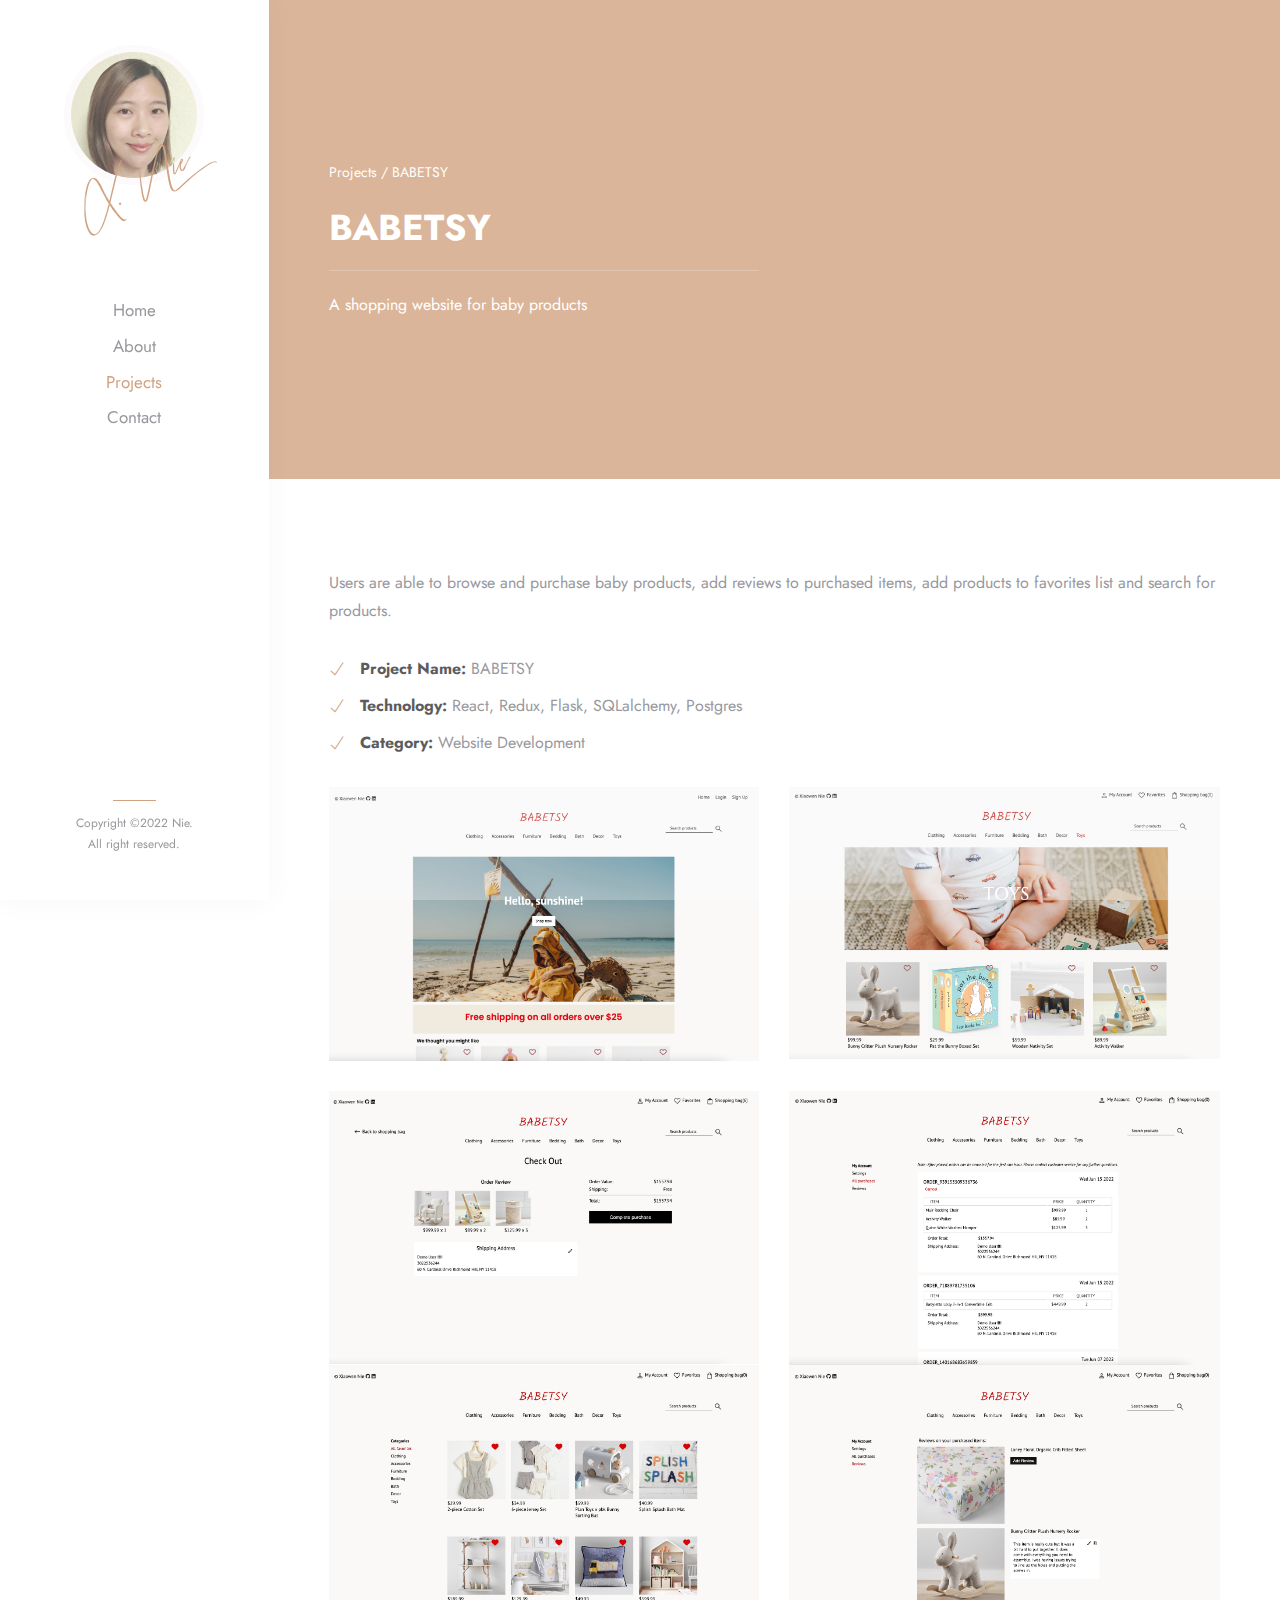
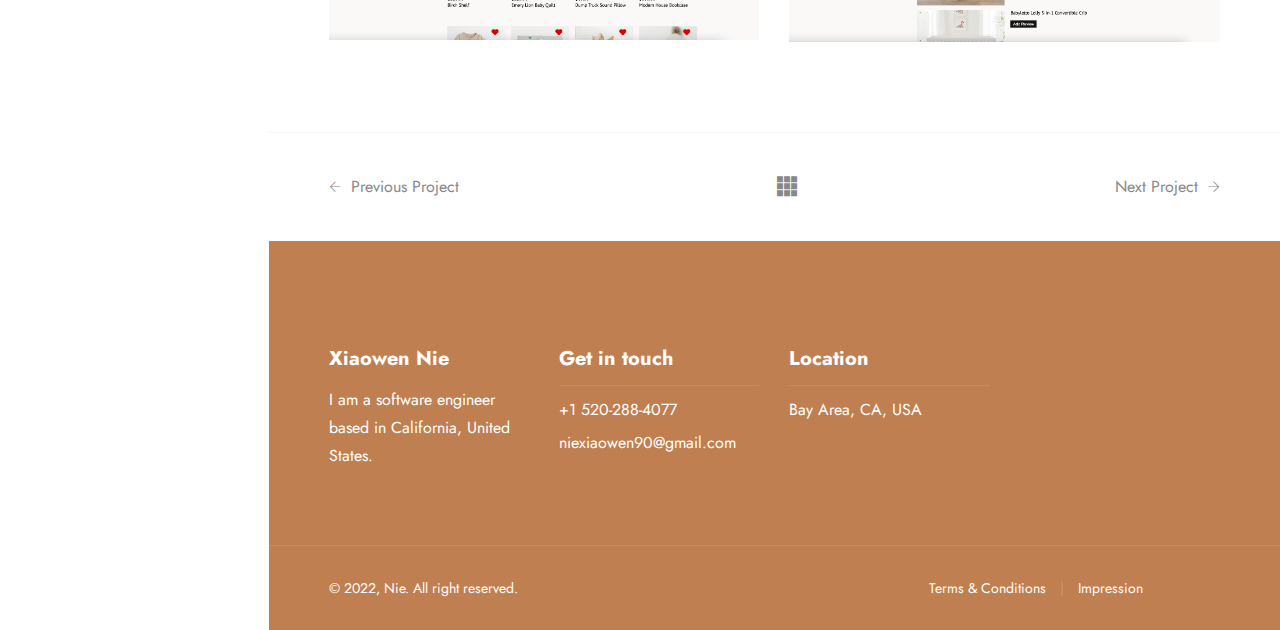
==== babetsy.html @ 3029bbb2 "initial commit" ====
<!DOCTYPE HTML>
<html lang="en">
<head>
    <meta charset="utf-8">
    <meta http-equiv="X-UA-Compatible" content="IE=edge">
    <title>Xiaowen Nie</title>
    <meta name="viewport" content="width=device-width, initial-scale=1">
    <link rel="icon" type="image/png" href="images/favicon.png" />
    <link rel="stylesheet" href="https://fonts.googleapis.com/css2?family=Jost:wght@300;400;500;600&display=swap">
    <link rel="stylesheet" href="css/animate.css">
    <link rel="stylesheet" href="css/et-lineicons.css">
    <link rel="stylesheet" href="css/themify-icons.css">
    <link rel="stylesheet" href="css/bootstrap.css">
    <link rel="stylesheet" href="css/magnific-popup.css">
    <link rel="stylesheet" href="css/owl.carousel.min.css">
    <link rel="stylesheet" href="css/owl.theme.default.min.css">
    <link rel="stylesheet" href="css/flexslider.css">
    <link rel="stylesheet" href="css/YouTubePopUp.css">
    <link rel="stylesheet" href="css/style.css">
    <!-- FOR IE9 below -->
    <!--[if lt IE 9]>
        <script src="js/respond.min.js"></script>
    <![endif]-->
</head>
<body data-spy="scroll" data-target=".navbar" data-offset="50">
   <!-- Preloader -->
    <div class="preloader-bg"></div>
    <div id="preloader">
        <div id="preloader-status">
            <div class="preloader-position loader"> <span></span> </div>
        </div>
    </div>
    <!-- Main -->
    <div class="gorman-page"> <a href="#0" class="js-gorman-nav-toggle gorman-nav-toggle"><i></i></a>
        <!-- Sidebar -->
        <aside class="gorman-aside">
            <!-- Logo -->
            <div class="gorman-logo">
                <div class="desc">
                    <div class="image-wrap">
                        <a href="index.html"><img src="images/linkedin.jpeg" alt=""></a>
                    </div>
                    <div class="title"> <a href="index.html">X. Nie</a> </div>
                </div>
            </div>
            <!-- Menu -->
            <nav class="gorman-main-menu">
                <ul>
                    <li><a href="index.html#home">Home</a></li>
                    <li><a href="index.html#about">About</a></li>
                    <!-- <li><a href="index.html#services">Services</a></li> -->
                    <li class="active"><a href="index.html#work">Projects</a></li>
                    <!-- <li><a href="index.html#blog">Blog</a></li> -->
                    <li><a href="index.html#contact">Contact</a></li>
                </ul>
            </nav>
            <!-- Sidebar Footer -->
            <div class="gorman-footer">
                <div class="separator"></div>
                <p>Copyright ©2022 Nie.
                    <br>All right reserved.
                </p>
            </div>
        </aside>
        <!-- Main -->
        <div class="gorman-main">
            <!-- Header Banner -->
            <div class="banner-header banner-padding valign bg-img bg-fixed" data-overlay-brown="8" data-background="images/banner2.jpg">
                <div class="container">
                    <div class="row">
                        <div class="col-md-6 text-left caption">
                            <h5><a href="index.html">Projects</a> / BABETSY</h5>
                            <h1>BABETSY</h1>
                            <hr>
                            <p>A shopping website for baby products</p>
                        </div>
                    </div>
                </div>
            </div>
            <!-- Work Page -->
            <div class="section-padding">
                <div class="container">
                    <div class="row">
                        <div class="col-md-12">
                                <p>Users are able to browse and purchase baby products, add reviews to purchased items, add products to favorites list and search for products.</p>
                                <!-- <p>Quisque gravida eros ut turpis interdum ornare. Interdum et malesu they adamne fames ac ante ipsum primis in faucibus. Curabitur arcu erosite feugiat in tortor volutpat sollicitudin libero.</p> -->
                                <ul class="list-unstyled services_list">
                                    <li>
                                        <div class="icon"><span class="ti-check"></span></div>
                                        <div class="text"><p><b>Project Name:</b> BABETSY</p></div>
                                    </li>
                                    <!-- <li>
                                        <div class="icon"><span class="ti-check"></span></div>
                                        <div class="text"><p><b>Client:</b> ALF Agency</p></div>
                                    </li> -->
                                    <li>
                                        <div class="icon"><span class="ti-check"></span></div>
                                        <div class="text"><p><b>Technology:</b> React, Redux, Flask, SQLalchemy, Postgres</p></div>
                                    </li>
                                    <li>
                                        <div class="icon"><span class="ti-check"></span></div>
                                        <div class="text"><p><b>Category:</b> Website Development</p></div>
                                    </li>   
                                </ul>
                                <!-- gallery -->
                                <div class="row">
                                    <div class="col-md-6">
                                        <div class="gallery-item mb-30">
                                            <a href="images/services/babetsy-homepage.png" title="" class="img-zoom">
                                                <div class="gallery-box">
                                                    <div class="gallery-img"> <img src="images/services/babetsy-homepage.png" class="img-fluid mx-auto d-block" alt=""> </div>
                                                </div>
                                            </a>
                                        </div>
                                    </div>
                                    <div class="col-md-6">
                                        <div class="gallery-item">
                                            <a href="images/services/babetsy-category.png" title="" class="img-zoom">
                                                <div class="gallery-box">
                                                    <div class="gallery-img"> <img src="images/services/babetsy-category.png" class="img-fluid mx-auto d-block" alt=""> </div>
                                                </div>
                                            </a>
                                        </div>
                                    </div>
                                    <div class="col-md-6">
                                        <div class="gallery-item">
                                            <a href="images/services/babetsy-checkout.png" title="" class="img-zoom">
                                                <div class="gallery-box">
                                                    <div class="gallery-img"> <img src="images/services/babetsy-checkout.png"
                                                            class="img-fluid mx-auto d-block" alt=""> </div>
                                                </div>
                                            </a>
                                        </div>
                                    </div>
                                    <div class="col-md-6">
                                        <div class="gallery-item">
                                            <a href="images/services/babetsy-order-history.png" title="" class="img-zoom">
                                                <div class="gallery-box">
                                                    <div class="gallery-img"> <img src="images/services/babetsy-order-history.png"
                                                            class="img-fluid mx-auto d-block" alt=""> </div>
                                                </div>
                                            </a>
                                        </div>
                                    </div>
                                    <div class="col-md-6">
                                        <div class="gallery-item">
                                            <a href="images/services/babetsy-favorites.png" title="" class="img-zoom">
                                                <div class="gallery-box">
                                                    <div class="gallery-img"> <img src="images/services/babetsy-favorites.png"
                                                            class="img-fluid mx-auto d-block" alt=""> </div>
                                                </div>
                                            </a>
                                        </div>
                                    </div>
                                    <div class="col-md-6">
                                        <div class="gallery-item">
                                            <a href="images/services/babetsy-reviews.png" title="" class="img-zoom">
                                                <div class="gallery-box">
                                                    <div class="gallery-img"> <img src="images/services/babetsy-reviews.png"
                                                            class="img-fluid mx-auto d-block" alt=""> </div>
                                                </div>
                                            </a>
                                        </div>
                                    </div>
                                </div>
                                    
                        </div>
                    </div>
                </div>
            </div>
            <!-- Prev-Next Projects -->
            <div class="work-prev-next">
                <div class="container">
                    <div class="row">
                        <div class="col-md-12">
                            <div class="d-sm-flex align-items-center justify-content-between">
                                <div class="work-prev-next-left">
                                    <a href="index.html#work"> <i class="ti-arrow-left"></i> Previous Project</a>
                                </div> <a href="index.html#work"><i class="ti-layout-grid3-alt"></i></a>
                                <div class="work-prev-next-right"> <a href="esena.html">Next Project <i class="ti-arrow-right"></i></a> </div>
                            </div>
                        </div>
                    </div>
                </div>
            </div>
    <footer class="main-footer">
        <div class="container">
            <div class="row">
                <div class="col-md-3 mb-30">
                    <div class="item abot">
                        <div class="fothead">
                            <h6>Xiaowen Nie</h6>
                        </div>
                        <p>I am a software engineer based in California, United States.</p>
                        <!-- <div class="social-icon"> <a href="index.html"><i class="ti-facebook"></i></a> <a
                                href="index.html"><i class="ti-twitter"></i></a> <a href="index.html"><i
                                    class="ti-instagram"></i></a> <a href="index.html"><i class="ti-pinterest"></i></a>
                        </div> -->
                    </div>
                </div>
                <!-- <div class="col-md-2 offset-md-1 mb-30">
                                <div class="item usful-links">
                                    <div class="fothead">
                                        <h6>Useful Links</h6> </div>
                                    <ul>
                                        <li><i class="ti-angle-right"></i> <a href="#0">About</a></li>
                                        <li><i class="ti-angle-right"></i> <a href="#0">Services</a></li>
                                        <li><i class="ti-angle-right"></i> <a href="#0">Works</a></li>
                                    </ul>
                                </div>
                            </div> -->
                <div class="col-md-3 mb-30">
                    <div class="item fotcont">
                        <div class="fothead">
                            <h6>Get in touch</h6>
                        </div>
                        <p>+1 520-288-4077</p>
                        <p>niexiaowen90@gmail.com</p>
                    </div>
                </div>
                <div class="col-md-3 mb-30">
                    <div class="item fotcont">
                        <div class="fothead">
                            <h6>Location</h6>
                        </div>
                        <!-- <p>San Mateo</p>
                                    <p>2 Curiosity Way, San Mateo</p> -->
                        <p>Bay Area, CA, USA</p>
                    </div>
                </div>
            </div>
        </div>
        <div class="sub-footer">
            <div class="container">
                <div class="row">
                    <div class="col-md-6">
                        <div class="text-left">
                            <p>© 2022, Nie. All right reserved.</p>
                        </div>
                    </div>
                    <div class="col-md-5">
                        <div class="text-right-left">
                            <p><a href="#0">Terms &amp; Conditions</a> <span>|</span> <a href="#0">Impression</a></p>
                        </div>
                    </div>
                </div>
            </div>
        </div>
    </footer>
    </div>
    </div>
    <!-- Progress-wrapp scroll-button -->
    <div class="progress-wrap">
        <svg class="progress-circle svg-content" width="100%" height="100%" viewBox="-1 -1 102 102">
            <path d="M50,1 a49,49 0 0,1 0,98 a49,49 0 0,1 0,-98" />
        </svg>
    </div>
    <!-- jQuery -->
    <script src="js/jquery.min.js"></script>
    <script src="js/modernizr-2.6.2.min.js"></script>
    <script src="js/jquery.easing.1.3.js"></script>
    <script src="js/bootstrap.min.js"></script>
    <script src="js/jquery.waypoints.min.js"></script>
    <script src="js/jquery.flexslider-min.js"></script>
    <script src="js/sticky-kit.min.js"></script>
    <script src="js/isotope.js"></script>
    <script src="js/owl.carousel.min.js"></script>
    <script src="js/jquery.magnific-popup.min.js"></script>
    <script src="js/YouTubePopUp.js"></script>
    <script src="js/custom.js"></script>
</body>
</html>
---- css/themify-icons.css ----
@font-face {
	font-family: 'themify';
	src:url('../fonts/themify.eot');
	src:url('../fonts/themify.eot?#iefix') format('embedded-opentype'),
		url('../fonts/themify.woff') format('woff'),
		url('../fonts/themify.ttf') format('truetype'),
		url('../fonts/themify.svg') format('svg');
	font-weight: normal;
	font-style: normal;
}

[class^="ti-"], [class*=" ti-"] {
	font-family: 'themify';
	speak: none;
	font-style: normal;
	font-weight: normal;
	font-variant: normal;
	text-transform: none;
	line-height: 1;

	/* Better Font Rendering =========== */
	-webkit-font-smoothing: antialiased;
	-moz-osx-font-smoothing: grayscale;
}

.ti-wand:before {
	content: "\e600";
}
.ti-volume:before {
	content: "\e601";
}
.ti-user:before {
	content: "\e602";
}
.ti-unlock:before {
	content: "\e603";
}
.ti-unlink:before {
	content: "\e604";
}
.ti-trash:before {
	content: "\e605";
}
.ti-thought:before {
	content: "\e606";
}
.ti-target:before {
	content: "\e607";
}
.ti-tag:before {
	content: "\e608";
}
.ti-tablet:before {
	content: "\e609";
}
.ti-star:before {
	content: "\e60a";
}
.ti-spray:before {
	content: "\e60b";
}
.ti-signal:before {
	content: "\e60c";
}
.ti-shopping-cart:before {
	content: "\e60d";
}
.ti-shopping-cart-full:before {
	content: "\e60e";
}
.ti-settings:before {
	content: "\e60f";
}
.ti-search:before {
	content: "\e610";
}
.ti-zoom-in:before {
	content: "\e611";
}
.ti-zoom-out:before {
	content: "\e612";
}
.ti-cut:before {
	content: "\e613";
}
.ti-ruler:before {
	content: "\e614";
}
.ti-ruler-pencil:before {
	content: "\e615";
}
.ti-ruler-alt:before {
	content: "\e616";
}
.ti-bookmark:before {
	content: "\e617";
}
.ti-bookmark-alt:before {
	content: "\e618";
}
.ti-reload:before {
	content: "\e619";
}
.ti-plus:before {
	content: "\e61a";
}
.ti-pin:before {
	content: "\e61b";
}
.ti-pencil:before {
	content: "\e61c";
}
.ti-pencil-alt:before {
	content: "\e61d";
}
.ti-paint-roller:before {
	content: "\e61e";
}
.ti-paint-bucket:before {
	content: "\e61f";
}
.ti-na:before {
	content: "\e620";
}
.ti-mobile:before {
	content: "\e621";
}
.ti-minus:before {
	content: "\e622";
}
.ti-medall:before {
	content: "\e623";
}
.ti-medall-alt:before {
	content: "\e624";
}
.ti-marker:before {
	content: "\e625";
}
.ti-marker-alt:before {
	content: "\e626";
}
.ti-arrow-up:before {
	content: "\e627";
}
.ti-arrow-right:before {
	content: "\e628";
}
.ti-arrow-left:before {
	content: "\e629";
}
.ti-arrow-down:before {
	content: "\e62a";
}
.ti-lock:before {
	content: "\e62b";
}
.ti-location-arrow:before {
	content: "\e62c";
}
.ti-link:before {
	content: "\e62d";
}
.ti-layout:before {
	content: "\e62e";
}
.ti-layers:before {
	content: "\e62f";
}
.ti-layers-alt:before {
	content: "\e630";
}
.ti-key:before {
	content: "\e631";
}
.ti-import:before {
	content: "\e632";
}
.ti-image:before {
	content: "\e633";
}
.ti-heart:before {
	content: "\e634";
}
.ti-heart-broken:before {
	content: "\e635";
}
.ti-hand-stop:before {
	content: "\e636";
}
.ti-hand-open:before {
	content: "\e637";
}
.ti-hand-drag:before {
	content: "\e638";
}
.ti-folder:before {
	content: "\e639";
}
.ti-flag:before {
	content: "\e63a";
}
.ti-flag-alt:before {
	content: "\e63b";
}
.ti-flag-alt-2:before {
	content: "\e63c";
}
.ti-eye:before {
	content: "\e63d";
}
.ti-export:before {
	content: "\e63e";
}
.ti-exchange-vertical:before {
	content: "\e63f";
}
.ti-desktop:before {
	content: "\e640";
}
.ti-cup:before {
	content: "\e641";
}
.ti-crown:before {
	content: "\e642";
}
.ti-comments:before {
	content: "\e643";
}
.ti-comment:before {
	content: "\e644";
}
.ti-comment-alt:before {
	content: "\e645";
}
.ti-close:before {
	content: "\e646";
}
.ti-clip:before {
	content: "\e647";
}
.ti-angle-up:before {
	content: "\e648";
}
.ti-angle-right:before {
	content: "\e649";
}
.ti-angle-left:before {
	content: "\e64a";
}
.ti-angle-down:before {
	content: "\e64b";
}
.ti-check:before {
	content: "\e64c";
}
.ti-check-box:before {
	content: "\e64d";
}
.ti-camera:before {
	content: "\e64e";
}
.ti-announcement:before {
	content: "\e64f";
}
.ti-brush:before {
	content: "\e650";
}
.ti-briefcase:before {
	content: "\e651";
}
.ti-bolt:before {
	content: "\e652";
}
.ti-bolt-alt:before {
	content: "\e653";
}
.ti-blackboard:before {
	content: "\e654";
}
.ti-bag:before {
	content: "\e655";
}
.ti-move:before {
	content: "\e656";
}
.ti-arrows-vertical:before {
	content: "\e657";
}
.ti-arrows-horizontal:before {
	content: "\e658";
}
.ti-fullscreen:before {
	content: "\e659";
}
.ti-arrow-top-right:before {
	content: "\e65a";
}
.ti-arrow-top-left:before {
	content: "\e65b";
}
.ti-arrow-circle-up:before {
	content: "\e65c";
}
.ti-arrow-circle-right:before {
	content: "\e65d";
}
.ti-arrow-circle-left:before {
	content: "\e65e";
}
.ti-arrow-circle-down:before {
	content: "\e65f";
}
.ti-angle-double-up:before {
	content: "\e660";
}
.ti-angle-double-right:before {
	content: "\e661";
}
.ti-angle-double-left:before {
	content: "\e662";
}
.ti-angle-double-down:before {
	content: "\e663";
}
.ti-zip:before {
	content: "\e664";
}
.ti-world:before {
	content: "\e665";
}
.ti-wheelchair:before {
	content: "\e666";
}
.ti-view-list:before {
	content: "\e667";
}
.ti-view-list-alt:before {
	content: "\e668";
}
.ti-view-grid:before {
	content: "\e669";
}
.ti-uppercase:before {
	content: "\e66a";
}
.ti-upload:before {
	content: "\e66b";
}
.ti-underline:before {
	content: "\e66c";
}
.ti-truck:before {
	content: "\e66d";
}
.ti-timer:before {
	content: "\e66e";
}
.ti-ticket:before {
	content: "\e66f";
}
.ti-thumb-up:before {
	content: "\e670";
}
.ti-thumb-down:before {
	content: "\e671";
}
.ti-text:before {
	content: "\e672";
}
.ti-stats-up:before {
	content: "\e673";
}
.ti-stats-down:before {
	content: "\e674";
}
.ti-split-v:before {
	content: "\e675";
}
.ti-split-h:before {
	content: "\e676";
}
.ti-smallcap:before {
	content: "\e677";
}
.ti-shine:before {
	content: "\e678";
}
.ti-shift-right:before {
	content: "\e679";
}
.ti-shift-left:before {
	content: "\e67a";
}
.ti-shield:before {
	content: "\e67b";
}
.ti-notepad:before {
	content: "\e67c";
}
.ti-server:before {
	content: "\e67d";
}
.ti-quote-right:before {
	content: "\e67e";
}
.ti-quote-left:before {
	content: "\e67f";
}
.ti-pulse:before {
	content: "\e680";
}
.ti-printer:before {
	content: "\e681";
}
.ti-power-off:before {
	content: "\e682";
}
.ti-plug:before {
	content: "\e683";
}
.ti-pie-chart:before {
	content: "\e684";
}
.ti-paragraph:before {
	content: "\e685";
}
.ti-panel:before {
	content: "\e686";
}
.ti-package:before {
	content: "\e687";
}
.ti-music:before {
	content: "\e688";
}
.ti-music-alt:before {
	content: "\e689";
}
.ti-mouse:before {
	content: "\e68a";
}
.ti-mouse-alt:before {
	content: "\e68b";
}
.ti-money:before {
	content: "\e68c";
}
.ti-microphone:before {
	content: "\e68d";
}
.ti-menu:before {
	content: "\e68e";
}
.ti-menu-alt:before {
	content: "\e68f";
}
.ti-map:before {
	content: "\e690";
}
.ti-map-alt:before {
	content: "\e691";
}
.ti-loop:before {
	content: "\e692";
}
.ti-location-pin:before {
	content: "\e693";
}
.ti-list:before {
	content: "\e694";
}
.ti-light-bulb:before {
	content: "\e695";
}
.ti-Italic:before {
	content: "\e696";
}
.ti-info:before {
	content: "\e697";
}
.ti-infinite:before {
	content: "\e698";
}
.ti-id-badge:before {
	content: "\e699";
}
.ti-hummer:before {
	content: "\e69a";
}
.ti-home:before {
	content: "\e69b";
}
.ti-help:before {
	content: "\e69c";
}
.ti-headphone:before {
	content: "\e69d";
}
.ti-harddrives:before {
	content: "\e69e";
}
.ti-harddrive:before {
	content: "\e69f";
}
.ti-gift:before {
	content: "\e6a0";
}
.ti-game:before {
	content: "\e6a1";
}
.ti-filter:before {
	content: "\e6a2";
}
.ti-files:before {
	content: "\e6a3";
}
.ti-file:before {
	content: "\e6a4";
}
.ti-eraser:before {
	content: "\e6a5";
}
.ti-envelope:before {
	content: "\e6a6";
}
.ti-download:before {
	content: "\e6a7";
}
.ti-direction:before {
	content: "\e6a8";
}
.ti-direction-alt:before {
	content: "\e6a9";
}
.ti-dashboard:before {
	content: "\e6aa";
}
.ti-control-stop:before {
	content: "\e6ab";
}
.ti-control-shuffle:before {
	content: "\e6ac";
}
.ti-control-play:before {
	content: "\e6ad";
}
.ti-control-pause:before {
	content: "\e6ae";
}
.ti-control-forward:before {
	content: "\e6af";
}
.ti-control-backward:before {
	content: "\e6b0";
}
.ti-cloud:before {
	content: "\e6b1";
}
.ti-cloud-up:before {
	content: "\e6b2";
}
.ti-cloud-down:before {
	content: "\e6b3";
}
.ti-clipboard:before {
	content: "\e6b4";
}
.ti-car:before {
	content: "\e6b5";
}
.ti-calendar:before {
	content: "\e6b6";
}
.ti-book:before {
	content: "\e6b7";
}
.ti-bell:before {
	content: "\e6b8";
}
.ti-basketball:before {
	content: "\e6b9";
}
.ti-bar-chart:before {
	content: "\e6ba";
}
.ti-bar-chart-alt:before {
	content: "\e6bb";
}
.ti-back-right:before {
	content: "\e6bc";
}
.ti-back-left:before {
	content: "\e6bd";
}
.ti-arrows-corner:before {
	content: "\e6be";
}
.ti-archive:before {
	content: "\e6bf";
}
.ti-anchor:before {
	content: "\e6c0";
}
.ti-align-right:before {
	content: "\e6c1";
}
.ti-align-left:before {
	content: "\e6c2";
}
.ti-align-justify:before {
	content: "\e6c3";
}
.ti-align-center:before {
	content: "\e6c4";
}
.ti-alert:before {
	content: "\e6c5";
}
.ti-alarm-clock:before {
	content: "\e6c6";
}
.ti-agenda:before {
	content: "\e6c7";
}
.ti-write:before {
	content: "\e6c8";
}
.ti-window:before {
	content: "\e6c9";
}
.ti-widgetized:before {
	content: "\e6ca";
}
.ti-widget:before {
	content: "\e6cb";
}
.ti-widget-alt:before {
	content: "\e6cc";
}
.ti-wallet:before {
	content: "\e6cd";
}
.ti-video-clapper:before {
	content: "\e6ce";
}
.ti-video-camera:before {
	content: "\e6cf";
}
.ti-vector:before {
	content: "\e6d0";
}
.ti-themify-logo:before {
	content: "\e6d1";
}
.ti-themify-favicon:before {
	content: "\e6d2";
}
.ti-themify-favicon-alt:before {
	content: "\e6d3";
}
.ti-support:before {
	content: "\e6d4";
}
.ti-stamp:before {
	content: "\e6d5";
}
.ti-split-v-alt:before {
	content: "\e6d6";
}
.ti-slice:before {
	content: "\e6d7";
}
.ti-shortcode:before {
	content: "\e6d8";
}
.ti-shift-right-alt:before {
	content: "\e6d9";
}
.ti-shift-left-alt:before {
	content: "\e6da";
}
.ti-ruler-alt-2:before {
	content: "\e6db";
}
.ti-receipt:before {
	content: "\e6dc";
}
.ti-pin2:before {
	content: "\e6dd";
}
.ti-pin-alt:before {
	content: "\e6de";
}
.ti-pencil-alt2:before {
	content: "\e6df";
}
.ti-palette:before {
	content: "\e6e0";
}
.ti-more:before {
	content: "\e6e1";
}
.ti-more-alt:before {
	content: "\e6e2";
}
.ti-microphone-alt:before {
	content: "\e6e3";
}
.ti-magnet:before {
	content: "\e6e4";
}
.ti-line-double:before {
	content: "\e6e5";
}
.ti-line-dotted:before {
	content: "\e6e6";
}
.ti-line-dashed:before {
	content: "\e6e7";
}
.ti-layout-width-full:before {
	content: "\e6e8";
}
.ti-layout-width-default:before {
	content: "\e6e9";
}
.ti-layout-width-default-alt:before {
	content: "\e6ea";
}
.ti-layout-tab:before {
	content: "\e6eb";
}
.ti-layout-tab-window:before {
	content: "\e6ec";
}
.ti-layout-tab-v:before {
	content: "\e6ed";
}
.ti-layout-tab-min:before {
	content: "\e6ee";
}
.ti-layout-slider:before {
	content: "\e6ef";
}
.ti-layout-slider-alt:before {
	content: "\e6f0";
}
.ti-layout-sidebar-right:before {
	content: "\e6f1";
}
.ti-layout-sidebar-none:before {
	content: "\e6f2";
}
.ti-layout-sidebar-left:before {
	content: "\e6f3";
}
.ti-layout-placeholder:before {
	content: "\e6f4";
}
.ti-layout-menu:before {
	content: "\e6f5";
}
.ti-layout-menu-v:before {
	content: "\e6f6";
}
.ti-layout-menu-separated:before {
	content: "\e6f7";
}
.ti-layout-menu-full:before {
	content: "\e6f8";
}
.ti-layout-media-right-alt:before {
	content: "\e6f9";
}
.ti-layout-media-right:before {
	content: "\e6fa";
}
.ti-layout-media-overlay:before {
	content: "\e6fb";
}
.ti-layout-media-overlay-alt:before {
	content: "\e6fc";
}
.ti-layout-media-overlay-alt-2:before {
	content: "\e6fd";
}
.ti-layout-media-left-alt:before {
	content: "\e6fe";
}
.ti-layout-media-left:before {
	content: "\e6ff";
}
.ti-layout-media-center-alt:before {
	content: "\e700";
}
.ti-layout-media-center:before {
	content: "\e701";
}
.ti-layout-list-thumb:before {
	content: "\e702";
}
.ti-layout-list-thumb-alt:before {
	content: "\e703";
}
.ti-layout-list-post:before {
	content: "\e704";
}
.ti-layout-list-large-image:before {
	content: "\e705";
}
.ti-layout-line-solid:before {
	content: "\e706";
}
.ti-layout-grid4:before {
	content: "\e707";
}
.ti-layout-grid3:before {
	content: "\e708";
}
.ti-layout-grid2:before {
	content: "\e709";
}
.ti-layout-grid2-thumb:before {
	content: "\e70a";
}
.ti-layout-cta-right:before {
	content: "\e70b";
}
.ti-layout-cta-left:before {
	content: "\e70c";
}
.ti-layout-cta-center:before {
	content: "\e70d";
}
.ti-layout-cta-btn-right:before {
	content: "\e70e";
}
.ti-layout-cta-btn-left:before {
	content: "\e70f";
}
.ti-layout-column4:before {
	content: "\e710";
}
.ti-layout-column3:before {
	content: "\e711";
}
.ti-layout-column2:before {
	content: "\e712";
}
.ti-layout-accordion-separated:before {
	content: "\e713";
}
.ti-layout-accordion-merged:before {
	content: "\e714";
}
.ti-layout-accordion-list:before {
	content: "\e715";
}
.ti-ink-pen:before {
	content: "\e716";
}
.ti-info-alt:before {
	content: "\e717";
}
.ti-help-alt:before {
	content: "\e718";
}
.ti-headphone-alt:before {
	content: "\e719";
}
.ti-hand-point-up:before {
	content: "\e71a";
}
.ti-hand-point-right:before {
	content: "\e71b";
}
.ti-hand-point-left:before {
	content: "\e71c";
}
.ti-hand-point-down:before {
	content: "\e71d";
}
.ti-gallery:before {
	content: "\e71e";
}
.ti-face-smile:before {
	content: "\e71f";
}
.ti-face-sad:before {
	content: "\e720";
}
.ti-credit-card:before {
	content: "\e721";
}
.ti-control-skip-forward:before {
	content: "\e722";
}
.ti-control-skip-backward:before {
	content: "\e723";
}
.ti-control-record:before {
	content: "\e724";
}
.ti-control-eject:before {
	content: "\e725";
}
.ti-comments-smiley:before {
	content: "\e726";
}
.ti-brush-alt:before {
	content: "\e727";
}
.ti-youtube:before {
	content: "\e728";
}
.ti-vimeo:before {
	content: "\e729";
}
.ti-twitter:before {
	content: "\e72a";
}
.ti-time:before {
	content: "\e72b";
}
.ti-tumblr:before {
	content: "\e72c";
}
.ti-skype:before {
	content: "\e72d";
}
.ti-share:before {
	content: "\e72e";
}
.ti-share-alt:before {
	content: "\e72f";
}
.ti-rocket:before {
	content: "\e730";
}
.ti-pinterest:before {
	content: "\e731";
}
.ti-new-window:before {
	content: "\e732";
}
.ti-microsoft:before {
	content: "\e733";
}
.ti-list-ol:before {
	content: "\e734";
}
.ti-linkedin:before {
	content: "\e735";
}
.ti-layout-sidebar-2:before {
	content: "\e736";
}
.ti-layout-grid4-alt:before {
	content: "\e737";
}
.ti-layout-grid3-alt:before {
	content: "\e738";
}
.ti-layout-grid2-alt:before {
	content: "\e739";
}
.ti-layout-column4-alt:before {
	content: "\e73a";
}
.ti-layout-column3-alt:before {
	content: "\e73b";
}
.ti-layout-column2-alt:before {
	content: "\e73c";
}
.ti-instagram:before {
	content: "\e73d";
}
.ti-google:before {
	content: "\e73e";
}
.ti-github:before {
	content: "\e73f";
}
.ti-flickr:before {
	content: "\e740";
}
.ti-facebook:before {
	content: "\e741";
}
.ti-dropbox:before {
	content: "\e742";
}
.ti-dribbble:before {
	content: "\e743";
}
.ti-apple:before {
	content: "\e744";
}
.ti-android:before {
	content: "\e745";
}
.ti-save:before {
	content: "\e746";
}
.ti-save-alt:before {
	content: "\e747";
}
.ti-yahoo:before {
	content: "\e748";
}
.ti-wordpress:before {
	content: "\e749";
}
.ti-vimeo-alt:before {
	content: "\e74a";
}
.ti-twitter-alt:before {
	content: "\e74b";
}
.ti-tumblr-alt:before {
	content: "\e74c";
}
.ti-trello:before {
	content: "\e74d";
}
.ti-stack-overflow:before {
	content: "\e74e";
}
.ti-soundcloud:before {
	content: "\e74f";
}
.ti-sharethis:before {
	content: "\e750";
}
.ti-sharethis-alt:before {
	content: "\e751";
}
.ti-reddit:before {
	content: "\e752";
}
.ti-pinterest-alt:before {
	content: "\e753";
}
.ti-microsoft-alt:before {
	content: "\e754";
}
.ti-linux:before {
	content: "\e755";
}
.ti-jsfiddle:before {
	content: "\e756";
}
.ti-joomla:before {
	content: "\e757";
}
.ti-html5:before {
	content: "\e758";
}
.ti-flickr-alt:before {
	content: "\e759";
}
.ti-email:before {
	content: "\e75a";
}
.ti-drupal:before {
	content: "\e75b";
}
.ti-dropbox-alt:before {
	content: "\e75c";
}
.ti-css3:before {
	content: "\e75d";
}
.ti-rss:before {
	content: "\e75e";
}
.ti-rss-alt:before {
	content: "\e75f";
}
---- css/YouTubePopUp.css ----
@charset "UTF-8";

/*
    Name: YouTubePopUp
    Description: jQuery plugin to display YouTube or Vimeo video in PopUp, responsive and retina, easy to use.
    Version: 1.0.1
    Plugin URL: http://wp-time.com/youtube-popup-jquery-plugin/
    Written By: Qassim Hassan
    Twitter: @QQQHZ
    Websites: wp-time.com | qass.im | wp-plugins.in
    Dual licensed under the MIT and GPL licenses:
        http://www.opensource.org/licenses/mit-license.php
        http://www.gnu.org/licenses/gpl.html
    Copyright (c) 2016 - Qassim Hassan
*/

.YouTubePopUp-Wrap{
    position:fixed;
    width:100%;
    height:100%;
    background-color:#000;
    background-color:rgba(0,0,0,0.8);
    top:0;
    left:0;
    z-index:9999999999999;
}

.YouTubePopUp-animation{
    opacity: 0;
    -webkit-animation-duration: 0.5s;
    animation-duration: 0.5s;
    -webkit-animation-fill-mode: both;
    animation-fill-mode: both;
    -webkit-animation-name: YouTubePopUp;
    animation-name: YouTubePopUp;
}

@-webkit-keyframes YouTubePopUp {
    0% {
        opacity: 0;
    }

    100% {
        opacity: 1;
    }
}

@keyframes YouTubePopUp {
    0% {
        opacity: 0;
    }

    100% {
        opacity: 1;
    }
}

body.logged-in .YouTubePopUp-Wrap{ /* For WordPress */
    top:32px;
    z-index:99998;
}

.YouTubePopUp-Content{
    max-width:680px;
    display:block;
    margin:0 auto;
    height:100%;
    position:relative;
}

.YouTubePopUp-Content iframe{
    max-width:100% !important;
    width:100% !important;
    display:block !important;
    height:480px !important;
    border:none !important;
    position:absolute;
    top: 0;
    bottom: 0;
    margin: auto 0;
}

.YouTubePopUp-Hide{
    -webkit-animation-duration: 0.5s;
    animation-duration: 0.5s;
    -webkit-animation-fill-mode: both;
    animation-fill-mode: both;
    -webkit-animation-name: YouTubePopUpHide;
    animation-name: YouTubePopUpHide;
}

@-webkit-keyframes YouTubePopUpHide {
    0% {
        opacity: 1;
    }

    100% {
        opacity: 0;
    }
}

@keyframes YouTubePopUpHide {
    0% {
        opacity: 1;
    }

    100% {
        opacity: 0;
    }
}

.YouTubePopUp-Close{
    position:absolute;
    top:0;
    cursor:pointer;
    bottom:528px;
    right:0px;
    margin:auto 0;
    width:24px;
    height:24px;
    background:url(./close.png) no-repeat;
    background-size:24px 24px;
    -webkit-background-size:24px 24px;
    -moz-background-size:24px 24px;
    -o-background-size:24px 24px;
}

.YouTubePopUp-Close:hover{
    opacity:0.5;
}

@media all and (max-width: 768px) and (min-width: 10px){
    .YouTubePopUp-Content{
        max-width:90%;
    }
}

@media all and (max-width: 600px) and (min-width: 10px){
    .YouTubePopUp-Content iframe{
        height:320px !important;
    }

    .YouTubePopUp-Close{
        bottom:362px;
    }
}

@media all and (max-width: 480px) and (min-width: 10px){
    .YouTubePopUp-Content iframe{
        height:220px !important;
    }

    .YouTubePopUp-Close{
        bottom:262px;
    }
}
---- css/style.css ----
/* ----------------------------------------------------------------
[Table of contents]

01. Custom Fonts
02. Default style
03. Scrollbar style
04. Selection style
05. Preloader style
06. Section style
07. Owl theme style
08. Sidebar style
09. Main content style
10. Slider style
11. About style
12. Resume style
13. Services style
14. Works style
15. Clients style
16. Banner style
17. Promo Video and Testimonials style
18. Blog style
19. Navigation style
20. Progress-wrap style
21. Button style
22. Contact style
23. Footer style
24. Overlay Effect Bg image


------------------------------------------------------------------- */


/* ======= Custom Font - TuesdayNight (files in css/fonts) ======= */
@font-face {
    font-family: 'TuesdayNight';
    src: url('fonts/TuesdayNight-Regular.eot');
    src: url('fonts/TuesdayNight-Regular.eot?#iefix') format('embedded-opentype'), url('fonts/TuesdayNight-Regular.woff') format('woff'), url('fonts/TuesdayNight-Regular.ttf') format('truetype'), url('fonts/TuesdayNight-Regular.svg#allerregular') format('svg');
    font-weight: normal;
    font-style: normal;
}

/* ======= Default Style ======= */

html,
body {
    -moz-osx-font-smoothing: grayscale;
    -webkit-font-smoothing: antialiased;
    -moz-font-smoothing: antialiased;
    font-smoothing: antialiased;
}

body {
    font-family: 'Jost', sans-serif;
    font-size: 16px;
    line-height: 1.75em;
    font-weight: 400;
    color: #717178;
}
/*** typography ***/
/* headings */
h1,
h2,
h3,
h4,
h5,
h6 {
    color: #1e1e22;
    font-family: 'Jost', sans-serif;
    font-weight: 700;
    line-height: 1.75em;
    margin: 0 0 10px 0;
}
/* paragraph */
p {
    font-family: 'Jost', sans-serif;
    font-size: 16px;
    line-height: 1.75em;
    font-weight: 400;
    color: #717178;
    margin: 0 0 15px;
}
/* lists */
ul {
    list-style-type: none;
}
/* links */
a {
    color: #1e1e22;
    -webkit-transition: 0.5s;
    -o-transition: 0.5s;
    transition: 0.5s;
}
a:hover,
a:active,
a:focus {
    color: #1e1e22;
    outline: none;
    text-decoration: none !important;
}
a:link {
    text-decoration: none;
}
a:focus {
    outline: none;
}
img {
    width: 100%;
    height: auto;
    width: 100%;
    height: auto;
    -webkit-transition: all 0.5s;
    -o-transition: all 0.5s;
    transition: all 0.5s;
}
.small,
small {
    font-size: 80%;
    font-weight: 400;
}
b,
strong {
    color: #1e1e22;
    font-weight: 700;
}
.mb-30 {
    margin-bottom: 30px
}
.mb-60 {
    margin-bottom: 60px
}
.mb-90 {
    margin-bottom: 90px
}

.mt-30 {
    margin-top: 30px
}
.mt-60 {
    margin-top: 60px
}
.mt-90 {
    margin-top: 90px
}

.clear {
    clear: both
}
.bg-gray {
    background: #f8f2ed;
}
.bg-white {
    background: #fff;
}
.bg-fixed {
    background-attachment: fixed;
}
.bg-img {
    background-size: cover;
    background-repeat: no-repeat;
}
.valign {
    display: -webkit-box;
    display: -ms-flexbox;
    display: flex;
    -webkit-box-align: center;
    -ms-flex-align: center;
    align-items: center;
}
table,
th,
tr,
td {
    border: 1px solid #717178;
}
th,
tr,
td {
    padding: 10px;
}
/* form element */
button,
input,
optgroup,
select,
textarea {
    font-family: 'Jost', sans-serif;
}
input[type="password"]:focus,
input[type="email"]:focus,
input[type="text"]:focus,
input[type="file"]:focus,
input[type="radio"]:focus,
input[type="checkbox"]:focus,
textarea:focus {
    outline: none;
    background-color: transparent;
}
input[type="password"],
input[type="email"],
input[type="text"],
input[type="file"],
textarea {
    max-width: 100%;
    margin-bottom: 15px;
    border-color: #ececec;
    padding: 18px 0px 10px;
    height: auto;
    background-color: transparent;
    -webkit-box-shadow: none;
    box-shadow: none;
    border-width: 0 0 1px;
    border-style: solid;
    display: block;
    width: 100%;
    font-size: 16px;
    line-height: 1.75em;
    font-weight: 400;
    color: #1e1e22;
    background-image: none;
    border-bottom: 2px solid #f1e5db;
    border-color: ease-in-out .15s, box-shadow ease-in-out .15s;
}
input:focus,
textarea:focus {
    border-bottom-width: 2px;
    border-color: #1e1e22;
}
input[type="submit"]:hover,
input[type="reset"]:hover,
input[type="button"]:hover,
button:hover {
    background-color: #c07f50;
    color: #fff;
}
input[type="submit"],
input[type="reset"],
input[type="button"],
button {
    font-family: 'Jost', sans-serif;
    font-weight: 400;
    font-size: 16px;
    text-shadow: none;
    padding: 10px 30px;
    -webkit-box-shadow: none;
    box-shadow: none;
    line-height: 1.75em;
    font-weight: 400;
    color: #fff;
    -webkit-transition: background-color .15s ease-out;
    transition: background-color .15s ease-out;
    background-color: #c07f50;
    margin: 3px 0;
    border: none;
}
input[type="submit"]:hover,
input[type="reset"]:hover,
input[type="button"]:hover,
button:hover {
    background-color: #1e1e22;
    color: #fff;
    border: none;
}
input[type="radio"],
input[type="checkbox"] {
    display: inline;
}
select {
    padding: 10px;
    border-radius: 5px;
}
/* Form */
.form-control {
    -webkit-appearance: none;
    -moz-appearance: none;
    appearance: none;
    -webkit-box-shadow: none;
    box-shadow: none;
    background: transparent;
    border: none;
    border-bottom: 2px solid #f1e5db;
    height: 54px;
    -webkit-border-radius: 0;
    -moz-border-radius: 0;
    -ms-border-radius: 0;
    border-radius: 0;
    padding: 0;
    font-family: 'Jost', sans-serif;
    font-size: 16px;
    line-height: 1.75em;
    font-weight: 400;
}
.form-control:active,
.form-control:focus {
    outline: none;
    -webkit-box-shadow: none;
    box-shadow: none;
    border-color: #1e1e22;
    border-bottom: 2px solid #1e1e22;
    background-color: transparent;
}

.alert-success {
    background: transparent;
    color: #717178;
    border: 1px solid #c07f50;
    border-radius: 0px;
}

/* ======= Scrollbar style ======= */
::-webkit-scrollbar {
    width: 0px;
}
::-webkit-scrollbar-track {
    background: #fff;
}
::-webkit-scrollbar-thumb {
    background: #1e1e22;
}
::-webkit-scrollbar-thumb:hover {
    background: #1e1e22;
}


/* ======= Selection style ======= */
::-webkit-selection {
    color: #1e1e22;
    background: rgba(192, 127, 80, 0.1);
}
::-moz-selection {
    color: #1e1e22;
    background: rgba(192, 127, 80, 0.1);
}
::selection {
    color: #1e1e22;
    background: rgba(192, 127, 80, 0.1);
}


/* ======= Preloader style ======= */
.preloader-bg,
#preloader {
    position: fixed;
    width: 100%;
    height: 100%;
    overflow: hidden;
    background: #fff;
    z-index: 999999;
}
#preloader {
    display: table;
    table-layout: fixed;
}
#preloader-status {
    display: table-cell;
    vertical-align: middle;
}
.preloader-position {
    position: relative;
    margin: 0 auto;
    text-align: center;
    -webkit-box-sizing: border-box;
    -moz-box-sizing: border-box;
    -ms-box-sizing: border-box;
    -o-box-sizing: border-box;
    box-sizing: border-box;
}
.loader {
    position: relative;
    width: 45px;
    height: 45px;
    left: 50%;
    top: auto;
    margin-left: -22px;
    margin-top: 1px;
    -webkit-animation: rotate 1s infinite linear;
    -moz-animation: rotate 1s infinite linear;
    -ms-animation: rotate 1s infinite linear;
    -o-animation: rotate 1s infinite linear;
    animation: rotate 1s infinite linear;
    border: 2px solid #f1e5db;
    -webkit-border-radius: 50%;
    -moz-border-radius: 50%;
    -ms-border-radius: 50%;
    -o-border-radius: 50%;
    border-radius: 50%;
}
.loader span {
    position: absolute;
    width: 45px;
    height: 45px;
    top: -1px;
    left: -1px;
    border: 1px solid transparent;
    border-top: 2px solid #c07f50;
    -webkit-border-radius: 50%;
    -moz-border-radius: 50%;
    -ms-border-radius: 50%;
    -o-border-radius: 50%;
    border-radius: 50%;
}
@-webkit-keyframes rotate {
    0% {
        -webkit-transform: rotate(0deg);
    }
    100% {
        -webkit-transform: rotate(360deg);
    }
}
@keyframes rotate {
    0% {
        transform: rotate(0deg);
    }
    100% {
        transform: rotate(360deg);
    }
}



/* ======= Section style ======= */
.section-padding {
    padding: 90px 0;
    outline: none;
}
.heading-title {
    color: #1e1e22;
    font-family: 'Jost', sans-serif;
    margin-bottom: 30px;
    font-weight: 700;
    font-size: 36px;
    line-height: 1.25em;
}
.heading-title span {
    display: block;
}
.heading-subtitle {
    display: block;
    color: #717178;
    font-weight: 400;
    font-size: 16px;
    line-height: 1.5em;
    margin-bottom: 5px;
    padding-left: 50px;
    position: relative;
}
.heading-subtitle:after {
    content: '';
    width: 40px;
    height: 1px;
    background: #c07f50;
    position: absolute;
    left: 0;
    bottom: 45%;
}
.js .animate-box {
    opacity: 0;
}
.container {
    padding-right: 60px;
    padding-left: 60px;
}
@media screen and (max-width: 768px) {
    .container {
        padding-right: 30px;
        padding-left: 30px;
    }
}


/* ======= Page Header style ======= */
.banner-padding {
    padding: 160px 0;
    outline: none;
}
.banner-header {}
.banner-header h6 {
    font-size: 20px;
    font-weight: 400;
    margin-bottom: 10px;
}
.banner-header h6 a:hover {
    color: #fff;
}
.banner-header h6 i {
    margin: 0 15px;
    font-size: 10px;
}
.banner-header h5 {
    color: #fff;
    font-size: 14px;
    font-weight: 400;
    margin-bottom: 20px;
}
.banner-header h5 a {
    color: #fff;
}
.banner-header h5 a:hover {
    color: #1e1e22;
} 
.banner-header h1 {
    font-size: 36px;
    font-weight: 700;
    line-height: 1.25em;
    color: #fff;
    position: relative;
    margin-bottom: 20px;
}
.banner-header p {
    font-size: 16px;
    font-weight: 400;
    margin-bottom: 0;
    color: #fff;
}
.banner-header p a {
    color: #1e1e22;
}
@media screen and (max-width: 767px) {
    .banner-header {}
    .banner-header h6 {
        font-size: 12px;
        font-weight: 400;
        margin-bottom: 10px;
    }
    .banner-header h6 a:hover {
        color: #1e1e22;
    }
    .banner-header h6 i {
        margin: 0 15px;
        font-size: 10px;
    }
}
hr {
    margin-top: 15px;
    margin-bottom: 20px;
    border: 0;
    border-top: 1px solid rgba(255,255,255,0.2);
}


/* ======= Owl theme custom style ======= */
.owl-theme .owl-nav.disabled + .owl-dots {
    margin-top: 20px;
    line-height: .7;
}
.owl-theme .owl-dots .owl-dot span {
    width: 5px;
    height: 5px;
    margin: 0 2px;
    border-radius: 50%;
    background: #ccc;
}
.owl-theme .owl-dots .owl-dot.active span,
.owl-theme .owl-dots .owl-dot:hover span {
    background: #c07f50;
}
.owl-theme .owl-nav [class*=owl-] {
    background-color: #1e1e22;
    width: 30px;
    height: 30px;
    line-height: 25px;
    border-radius: 50%;
}
.owl-theme .owl-nav [class*=owl-] {
    color: #FFF;
    font-size: 12px;
    margin: 5px;
    padding: 4px 7px;
    background: #1e1e22;
    display: inline-block;
    cursor: pointer;
    border-radius: 3px;
}
.owl-theme .owl-nav [class*=owl-] {
    background-color: transparent;
    border: 1px solid rgba(255, 255, 255, 0.6);
    width: 30px;
    height: 30px;
    line-height: 25px;
    border-radius: 50%;
    color: rgba(255, 255, 255, 0.6);
}
.owl-theme .owl-nav [class*=owl-]:hover {
    background-color: transparent;
    border: 1px solid #1e1e22;
    color: #1e1e22;
}


/* ======= Sidebar style ======= */
.gorman-page {
    width: 100%;
    overflow: hidden;
    position: relative;
}
.gorman-aside {
    padding: 30px 45px;
    width: 21%;
    position: fixed;
    bottom: 0;
    top: 0;
    left: 0;
    overflow-y: scroll;
    z-index: 1001;
    background: #fff;
    -webkit-transition: 0.5s;
    -o-transition: 0.5s;
    transition: 0.5s;
    -webkit-box-shadow: 0 0 30px rgba(0, 0, 0, 0.04);
    box-shadow: 0 0 30px rgba(0, 0, 0, 0.04);
    scrollbar-width: none;
}
/* sidebar logo */
.gorman-aside .gorman-logo {
    text-align: center;
    font-family: TuesdayNight;
    font-weight: normal;
    font-size: 36px;
    line-height: 1em;
    margin-bottom: 90px;
    display: block;
    width: 100%;
    letter-spacing: 1px;
    word-spacing: 10px;
}
.gorman-aside .gorman-logo span {
    text-align: center;
    font-size: 10px;
    text-transform: uppercase;
    color: #1e1e22;
    font-weight: 400;
    letter-spacing: 5px;
}
.gorman-aside .gorman-logo .desc {
    bottom: 0px;
    left: 0;
    padding: 15px 15px 0 15px;
    background: transparent;
    text-align: center;
}
.gorman-aside .gorman-logo .title {
    margin-top: -30px;
}
.gorman-aside .gorman-logo .title a {
    transform: rotate(-30deg);
}
.gorman-aside .gorman-logo .desc .image-wrap {
    width: 140px;
    height: 140px;
    display: inline-block;
    margin-bottom: 15px;
}
.gorman-aside .gorman-logo .desc .image-wrap img {
    border-radius: 100%;
    border: 7px solid #fbf9f9;
}
.gorman-aside .gorman-logo a {
    display: inline-block;
    text-align: center;
    color: #c07f50;
}
.gorman-aside .gorman-logo a span {
    display: block;
    margin-top: 0px;
    text-align: center;
}
/* sidebar menu */
.gorman-aside .gorman-main-menu {
    margin-bottom: 60px;
}
.gorman-aside .gorman-main-menu ul {
    text-align: center;
    margin: 0;
    padding: 0;
}
.gorman-aside .gorman-main-menu ul li {
    margin: 3px 0 3px 0;
    padding: 0 0 3px 0;
    list-style: none;
    font-size: 17px;
    font-weight: 400;
    line-height: 1.75em;
}
.gorman-aside .gorman-main-menu ul li a {
    color: #717178;
    text-decoration: none;
    position: relative;
    padding: 0;
    font-family: 'Jost', sans-serif;
    font-weight: 400;
    -webkit-transition: 0.3s;
    -o-transition: 0.3s;
    transition: 0.3s;
}
.gorman-aside .gorman-main-menu ul li a:hover {
    text-decoration: none;
    color: #c07f50;
}

.gorman-aside .gorman-main-menu ul li a.active {
color: #c07f50;}


.gorman-aside .gorman-main-menu ul li.active a {
    color: #c07f50;
}
.gorman-aside .gorman-main-menu ul li.active a:after {
    visibility: visible;
    -webkit-transform: scaleX(1);
    -moz-transform: scaleX(1);
    -ms-transform: scaleX(1);
    -o-transform: scaleX(1);
    transform: scaleX(1);
}
/* sidebar footer */
.gorman-aside .gorman-footer {
    position: absolute;
    bottom: 30px;
    right: 0;
    left: 0;
    text-align: center;
    color: #1e1e22;
}
.gorman-aside .gorman-footer p {
    font-size: 12px;
    color: #717178;
}
.gorman-aside .gorman-footer span,
.gorman-aside .gorman-footer span a {
    font-family: TuesdayNight;
    text-transform: none;
    font-size: 24px;
    font-weight: 700;
    color: #1e1e22;
    letter-spacing: 0;
    margin-bottom: 0;
}
.gorman-aside .gorman-footer span a:hover,
.gorman-footer a {
    color: #1e1e22;
}
.separator {
    width: 16%;
    margin-bottom: 20px;
    text-align: center;
    position: relative;
    display: inline-block;
    vertical-align: middle;
    border-bottom: 1px solid #c07f50;
    margin: 10px 0;
}
@media screen and (max-width: 768px) {
    .gorman-aside .gorman-footer {
        position: relative;
        padding-top: 60px;
    }
}
.gorman-aside .gorman-footer span {
    display: block;
}
@media screen and (max-width: 768px) {
    .gorman-aside {
        width: 270px;
        -moz-transform: translateX(-270px);
        -webkit-transform: translateX(-270px);
        -ms-transform: translateX(-270px);
        -o-transform: translateX(-270px);
        transform: translateX(-270px);
        padding-top: 20px;
    }
    .gorman-aside .gorman-logo {
        font-size: 30px;
    }
    .gorman-aside .gorman-main-menu ul {
        margin: 0 0 30px 0;
    }
    .gorman-aside .gorman-footer {
        position: relative;
    }
}
@media screen and (max-width: 1200px) {
    .gorman-aside {
        width: 30%;
    }
}
/* sidebar nav toggle open */
body.offcanvas {
    overflow-x: hidden;
}
body.offcanvas .gorman-aside {
    -moz-transform: translateX(0);
    -webkit-transform: translateX(0);
    -ms-transform: translateX(0);
    -o-transform: translateX(0);
    transform: translateX(0);
    width: 270px;
    z-index: 999;
    position: fixed;
}
body.offcanvas .gorman-main,
body.offcanvas .gorman-nav-toggle {
    top: 0;
    -moz-transform: translateX(270px);
    -webkit-transform: translateX(270px);
    -ms-transform: translateX(270px);
    -o-transform: translateX(270px);
    transform: translateX(270px);
}


/* ======= Main Content style ======= */
.gorman-main {
    width: 79%;
    float: right;
    -webkit-transition: 0.5s;
    -o-transition: 0.5s;
    transition: 0.5s;
}
@media screen and (max-width: 1200px) {
    .gorman-main {
        width: 70%;
    }
}
@media screen and (max-width: 768px) {
    .gorman-main {
        width: 100%;
    }
}


/* ======= Slider style ======= */
.gorman-hero {
    min-height: 550px;
    background: #fff url(../images/loader.gif) no-repeat center center;
    width: 100%;
    float: left;
    margin-bottom: 0;
    clear: both;
}
.gorman-hero .flexslider {
    border: none;
    z-index: 1;
    margin-bottom: 0;
}
.gorman-hero .flexslider .slides {
    position: relative;
    overflow: hidden;
}
.gorman-hero .flexslider .slides li {
    background-repeat: no-repeat;
    background-size: cover;
    background-position: bottom center;
    position: relative;
    min-height: 550px;
}
.gorman-hero .flexslider .flex-control-nav {
    bottom: 20px;
    z-index: 1000;
    right: 20px;
    float: right;
    width: auto;
}
.gorman-hero .flexslider .flex-control-nav li {
    display: block;
    margin-bottom: 6px;
}
.gorman-hero .flexslider .flex-control-nav li a {
    background: #fff;
    -webkit-box-shadow: none;
    box-shadow: none;
    width: 8px;
    height: 8px;
    cursor: pointer;
}
.gorman-hero .flexslider .flex-control-nav li a.flex-active {
    cursor: pointer;
    background: #1e1e22;
}
.gorman-hero .flexslider .flex-direction-nav {
    display: none;
}
.gorman-hero .flexslider .slider-text {
    display: table;
    opacity: 0;
    min-height: 550px;
    padding: 0;
    z-index: 9;
}
.gorman-hero .flexslider .slider-text > .slider-text-inner {
    display: table-cell;
    vertical-align: middle;
    min-height: 700px;
    padding: 0;
    position: relative;
}
.gorman-hero .flexslider .slider-text > .slider-text-inner .desc {
    position: absolute;
    bottom: 45px;
    left: 0;
    padding: 40px;
    background: rgba(255, 255, 255, 0.9);
}
/* line animation */
.gorman-hero .flexslider .slider-text > .slider-text-inner .line {
    width: 100%;
    display: inline-block;
    position: relative;
    margin-bottom: 0px;
}
.gorman-hero .flexslider .slider-text > .slider-text-inner .line:after {
    position: absolute;
    left: 0;
    bottom: 10px;
    width: 50px;
    height: 1px;
    background-color: rgba(192, 127, 80, 0.4);
    content: '';
    transition-property: all;
    transition-duration: 0.3s;
    transition-timing-function: ease-in-out;
}
.gorman-hero .flexslider .slider-text > .slider-text-inner:hover .line:after {
    width: 100%;
    background-color: rgba(192, 127, 80, 0.7);
    transition-property: all;
    transition-duration: 0.8s;
    transition-timing-function: ease-in-out;
}
.gorman-hero .flexslider .slider-text > .slider-text-inner .desc .image-wrap {
    width: 200px;
    height: 200px;
    display: inline-block;
    margin-bottom: 0;
}
.gorman-hero .flexslider .slider-text > .slider-text-inner .desc .image-wrap img {
    border-radius: 100%;
    border: 8px solid rgba(0, 0, 0, .1);
}
.gorman-hero .flexslider .slider-text > .slider-text-inner .arrow {
    position: absolute;
    bottom: 5vh;
    width: 96%;
    text-align: left;
    z-index: 8;
}
.gorman-hero .flexslider .slider-text > .slider-text-inner .arrow.bounce {
    -webkit-animation: bounce 2s infinite;
    animation: bounce 2s infinite;
}
.gorman-hero .flexslider .slider-text > .slider-text-inner .arrow i {
    position: relative;
    display: inline-block;
    width: 40px;
    height: 40px;
    line-height: 40px;
    color: #fff;
    font-size: 20px;
}
.gorman-hero .flexslider .slider-text > .slider-text-inner .arrow i:hover:after {
    -webkit-transform: scale(1.2);
    transform: scale(1.2);
    opacity: 0;
    -webkit-transition: all .5s;
    transition: all .5s;
}
.gorman-hero .flexslider .slider-text > .slider-text-inner h6,
.gorman-hero .flexslider .slider-text > .slider-text-inner h6 {
    position: relative;
    color: #717178;
    font-size: 16px;
    margin-bottom: 5px;
    font-weight: 400;
    line-height: 1.5em;
}
.gorman-hero .flexslider .slider-text > .slider-text-inner h2,
.gorman-hero .flexslider .slider-text > .slider-text-inner h2,
.gorman-hero .flexslider .slider-text > .slider-text-inner h2 b,
.gorman-hero .flexslider .slider-text > .slider-text-inner h2 b {
    position: relative;
    color: #1e1e22;
    font-size: 30px;
    margin-bottom: 0px;
    line-height: 1.25em;
    font-weight: 700;
    text-align: left;
}
.gorman-hero .flexslider .slider-text > .slider-text-inner p {
    margin-bottom: 0px;
    color: #717178;
    font-size: 16px;
    font-style: normal;
}
/* slider cardvisit list */
.cardvisit-list {
    position: relative;
    display: block;
    padding: 0;
}
.cardvisit-list .list {
    position: relative;
    display: flex;
    align-items: center;
}
.cardvisit-list .list + .list {
    margin-top: 5px;
}
.cardvisit-list .list .icon i {
    font-size: 14px;
    color: #c07f50;
}
.cardvisit-list .list .text {
    margin-left: 15px;
}
.cardvisit-list .list .text p,
.cardvisit-list .list .text p a {
    margin: 0;
    font-size: 16px;
    color: #717178;
    transition: all 500ms ease;
}
.cardvisit-list .list .text p a:hover {
    color: #717178;
}
@media screen and (max-width: 768px) {
    .gorman-hero .flexslider .slider-text > .slider-text-inner {
        padding: 0;
    }
    .gorman-hero .flexslider .slider-text > .slider-text-inner .arrow {
        width: 89%;
    }
    .gorman-hero .flexslider .slider-text > .slider-text-inner h6,
    .gorman-hero .flexslider .slider-text > .slider-text-inner h6 {
        font-size: 16px;
    }
    .gorman-hero .flexslider .slider-text > .slider-text-inner h2,
    .gorman-hero .flexslider .slider-text > .slider-text-inner h2 b,
    .gorman-hero .flexslider .slider-text > .slider-text-inner h2 b {
        font-size: 27px;
    }
    .gorman-hero .flexslider .slider-text > .slider-text-inner .desc {
        position: absolute;
        bottom: 30px;
        left: 0;
        padding: 30px;
        background: #fff;
    }
}


/* ======= About style ======= */
.about-info {
    width: 100%;
    height: auto;
    clear: both;
    float: left;
    margin-bottom: 30px;
    -webkit-box-sizing: border-box;
    -moz-box-sizing: border-box;
    box-sizing: border-box;
}
.about-info p {
    margin-bottom: 15px;
}
.about-info ul {
    margin: 0;
    padding: 0;
    list-style-type: none;
}
.about-info ul li {
    margin: 0px 0px 10px 0px;
    width: 50%;
    float: left;
}
.about-info ul li:nth-of-type(2n) {
    clear: right;
}
.about-info ul li label {
    min-width: 90px;
    display: inline-block;
    font-weight: 700;
    color: #1e1e22;
}
.about-info ul li a {
    text-decoration: none;
    color: #1e1e22;
    position: relative;
    -webkit-transition: all .3s ease;
    -moz-transition: all .3s ease;
    -ms-transition: all .3s ease;
    -o-transition: all .3s ease;
    transition: all .3s ease;
}
.about-img {
    position: relative;
}
.about-img .img {
    padding: 0 0 30px 15px;
    position: relative;
}
.about-img .img:before {
    content: '';
    position: absolute;
    top: 30px;
    left: -15px;
    right: 45px;
    bottom: 0;
    border: 10px solid #f8f2ed;
}
.about-img .img img {
    position: relative;
    z-index: 2;
}
.about-img img:hover {
    transform: scale(0.95);
}
.about-img .img:after {
    content: '';
    width: 90%;
    position: absolute;
    top: -10%;
    bottom: -10%;
    left: 0;
    background-image: url(../images/dots.png);
    background-repeat: repeat;
    z-index: -1;
}


/* ======= Resume style ======= */
.resume .o-hidden {
    width: 100%;
}
.resume .profile {
    width: 100%;
    padding-right: 15px;
}
.resume .profile::-webkit-scrollbar {
    width: 0 !important;
}
.resume .hero-img {
    border-radius: 5px;
    overflow: hidden;
}
.resume .block h4 {
    color: #fff;
    font-weight: 700;
    margin-bottom: 30px;
    padding-bottom: 10px;
    border-bottom: 1px solid rgba(255, 255, 255, 0.2);
    font-size: 24px;
}
.resume .block .item {
    margin-bottom: 30px;
}
.resume .block .item:last-of-type {
    margin-bottom: 0;
}
.resume .block h6 {
    color: #fff;
    font-size: 16px;
    margin-bottom: 5px;
    font-weight: 400;
}
.resume .block h6 span {
    padding: 0px 10px;
    background: #c07f50;
    font-size: 12px;
    float: right;
    color: #fff;
    font-weight: 400;
}
.resume .block p {
    font-size: 16px;
    color: #fff
}
.resume .content .butn {
    margin-right: 10px;
}
.resume .content .butn:last-of-type {
    margin-right: 0;
}


/* ======= Services style ======= */
.services .item {
    padding: 45px 30px 60px 30px;
    background-color: #fff;
    margin-bottom: 30px;
    position: relative;
    -webkit-transition: all .5s;
    transition: all .5s;
}
.services .item:hover {
    -webkit-box-shadow: 0px 10px 40px rgba(0, 0, 0, 0.05);
    box-shadow: 0px 10px 40px rgba(0, 0, 0, 0.05);
    border-color: transparent;
    background-color: #c07f50;
}
.services .item:hover .numb {
    -webkit-text-stroke: 1px #fff;
}
.services .item .icon {
    color: #c07f50;
    font-size: 35px;
    z-index: 2;
    margin-bottom: 15px;
}
.services .item:hover .icon {
    color: #fff;
}
.services .item h5 {
    font-size: 21px;
    margin-bottom: 0px;
    color: #1e1e22;
}
.services .item:hover h5 {
    color: #fff;
}
.services .item:hover p {
    color: #fff;
}
.services .item .numb {
    font-size: 45px;
    font-weight: 600;
    font-family: 'Oswald', sans-serif;
    position: absolute;
    bottom: 30px;
    right: 30px;
    color: transparent;
    -webkit-text-stroke: 1px #ccc;
    opacity: .6;
}
/* line animation */
.services .item .line {
    width: 100%;
    display: inline-block;
    position: relative;
    margin-bottom: 0px;
}
.services .item .line:after {
    position: absolute;
    left: 0;
    bottom: 10px;
    width: 50px;
    height: 1px;
    background-color: #ececec;
    content: '';
    transition-property: all;
    transition-duration: 0.3s;
    transition-timing-function: ease-in-out;
}
.services .item:hover .line:after {
    width: 100%;
    background-color: rgba(255, 255, 255, 0.5);
    transition-property: all;
    transition-duration: 0.8s;
    transition-timing-function: ease-in-out;
}
/* services list */
.list-unstyled {
    padding-left: 0;
    list-style: none;
}
.services_list {
    position: relative;
    display: block;
    margin-top: 30px;
    margin-bottom: 30px;
}
.services_list li {
    display: flex;
    align-items: center;
}
.services_list li+li {
    margin-top: 9px;
}
.services_list li .icon {
    display: flex;
    align-items: center;
}
.services_list li .icon span {
    font-size: 16px;
    color: #c07f50;
}
.services_list li .text {
    margin-left: 15px;
}
.services_list li .text p {
    color: #717178;
    font-weight: 400;
    margin: 0;
}

/* services sidebar */
.sidebar .sidebar-widget {
    position: relative;
    display: block;
    margin-bottom: 30px;
}
.sidebar .sidebar-widget:last-child {
    margin-bottom: 0px;
}
.sidebar .sidebar-widget .widget-inner {
    position: relative;
    display: block;
    padding: 45px;
    background: #f8f2ed;
    border-radius: 0px;
}
.sidebar-title {
    position: relative;
    margin-bottom: 20px;
    border-bottom: 1px solid #f1e5db;
    padding-bottom: 15px;
}
.sidebar-title h5 {
    position: relative;
    display: inline-block;
    font-size: 24px;
    line-height: 1.25em;
    color: #1e1e22;
    margin-bottom: 0px;
}
.sidebar .services ul {
    position: relative;
    padding: 0;
}
.sidebar .services ul li {
    position: relative;
    line-height: 45px;
    margin-bottom: 5px;
}
.sidebar .services ul li:before {
    content: "";
    position: absolute;
    left: -20px;
    top: 0;
    right: -20px;
    bottom: 0;
    background: #c07f50;
    border-radius: 0;
    opacity: 0;
    transition: all 0.3s ease;
}
.sidebar .services ul li:after {
    content: "";
    position: absolute;
    left: -20px;
    top: 50%;
    margin-top: -12px;
    height: 20px;
    border-left: 2px solid var(--thm-base);
    opacity: 0;
    transition: all 0.3s ease;
}
.sidebar .services ul li:last-child {
    margin-bottom: 0;
}
.sidebar .services ul li a {
    position: relative;
    display: block;
    font-size: 16px;
    color: #717178;
    font-weight: 400;
    transition: all 0.3s ease;
    z-index: 1;
}
.sidebar .services ul li:hover a,
.sidebar .services ul li.active a {
    color: #fff;
}
.sidebar .services ul li:hover:before,
.sidebar .services ul li.active:before,
.sidebar .services ul li:hover:after,
.sidebar .services ul li.active:after {
    opacity: 1;
}
.sidebar .services ul li a:after {
    position: absolute;
    right: 0;
    top: -1px;
    font-family: "themify";
    content: "\e649";
    opacity: 1;
    font-size: 10px;
    font-weight: normal;
    z-index: 1;
}
.sidebar .services ul li a:hover:before,
.sidebar .services ul li.active a:before {
    opacity: 1;
    transform: scaleX(1);
    transition: all 0.3s ease 0.1s;
}


/* ======= Works style ======= */
.work-container {
    padding-bottom: 15px;
    padding-top: 15px;
}
.work-container a {
    text-decoration: none;
}
.work-container h5 {
    font-size: 21px;
    line-height: 1.5em;
    color: #fff;
    margin-bottom: 0px;
}
.work-container p {
    color: #fff;
}
.work-texts {
    display: inline;
    position: absolute;
    opacity: 0;
    top: 0;
    left: 0;
    padding: 45px 30px;
    height: 100%;
    width: calc(100% - 5px);
    -webkit-transition: all 0.3s ease;
    -moz-transition: all 0.3s ease;
    transition: all 0.3s ease;
}
.work-texts:hover {
    opacity: 1;
}
/* line */
.work-texts .line {
    height: 1px;
    width: 60px;
    margin-top: 12px;
    margin-bottom: 15px;
    background-color: rgba(255, 255, 255, 0.8);
    transition-property: all;
    transition-duration: 0.3s;
    transition-timing-function: ease-in-out;
}
.work-texts:hover .line {
    width: 100%;
    transition-property: all;
    transition-duration: 0.8s;
    transition-timing-function: ease-in-out;
}
/* zoomer */
.work-zoomer {
    overflow: hidden;
    position: relative;
    -webkit-transition: all .5s;
    transition: all .5s;
}
.work-zoomer img {
    -webkit-transform: scale(1.0);
    transform: scale(1.0);
    -webkit-transition: all 0.3s ease;
    -moz-transition: all 0.3s ease;
    transition: all 0.3s ease;
}
.work-zoomer:hover img {
    -ms-transform: scale(1.08);
    -webkit-transform: scale(1.08);
    transform: scale(1.08);
    -webkit-transition: all 0.8s ease;
    -moz-transition: all 0.8s ease;
    transition: all 0.8s ease;
}
.work-zoomer:hover {
    -webkit-box-shadow: 0px 10px 30px rgba(0, 0, 0, 0.1);
    box-shadow: 0px 10px 30px rgba(0, 0, 0, 0.1);
    border-color: transparent;
}
/* overlay */
.overlay {
    position: absolute;
    top: 0;
    bottom: 0;
    left: 0;
    right: 0;
    height: 100%;
    width: 100%;
    opacity: 0;
    transition: .5s ease;
    background-color: rgba(192, 127, 80, 0.8);
}
.work-zoomer:hover .overlay {
    opacity: 1;
}
/* prev/next project */
.work-prev-next {
    padding: 40px 0;
    border: none;
    border-top: 1px solid #f4f4f4;
}
@media (max-width: 576px) {
    .work-prev-next {
        text-align: center;
    }
    .work-prev-next-left {
        margin-bottom: 10px;
    }
}
.work-prev-next a {
    display: inline-block;
    font-size: 16px;
    color: #888;
    line-height: 1em;
}
.work-prev-next a i {
    font-size: 20px;
}
.work-prev-next a:hover {
    color: #c07f50;
}
.work-prev-next .work-prev-next-left a i {
    margin-right: 5px;
    font-size: 12px;
}
.work-prev-next .work-prev-next-right a i {
    font-size: 12px;
    margin-left: 0;
    margin-left: 5px;
}


/* ======= Clients style ======= */
.clients {
    background-color: #f8f2ed;
}
.clients .owl-carousel {
    margin: 30px 0;
}
.clients .clients-logo {
    opacity: 1;
    line-height: 0;
}
.clients .clients-logo:hover {
    opacity: 1;
}
.clients img {
    -webkit-filter: none;
    filter: none;
}
.clients img:hover {
    -webkit-filter: grayscale(100%);
    filter: grayscale(100%);
    -webkit-transition: all .5s;
    transition: all .5s;
}


/* ======= Banner style ======= */
.banner-action {
    position: relative;
}
.banner-action:after {
    content: '';
    border: 1px solid #fff;
    position: absolute;
    top: 20px;
    left: 20px;
    right: 20px;
    bottom: 20px;
}
.banner-action .text-center {
    padding: 0 20px;
}
.banner-action h2 {
    font-size: 50px;
    font-weight: 700;
    margin-bottom: 0;
    font-family: 'Jost', sans-serif;
}
.banner-action h5,
.banner-action h5 a {
    color: #fff;
    font-weight: 400;
    padding-bottom: 30px;
    font-family: 'Jost', sans-serif;
    font-size: 21px;
}
.banner-action h5:hover,
.banner-action h5 a:hover {
    color: #fff;
}
@media screen and (max-width: 767px) {
    .banner-action h2 {
        font-size: 27px;
    }
    .banner-action h5 {
        font-size: 16px;
    }
}


/* ======= Promo Video and Testimonials style ======= */
/* play button */
.cont h5 {
    margin-top: 120px;
    font-size: 24px;
    line-height: 1.5em;
    color: #fff;
    margin-bottom: 30px;
    font-weight: 400;
}
.play-button {
    position: absolute;
    width: 85px;
    height: 85px;
    margin: auto;
    -webkit-transform: scale(1.3);
    -ms-transform: scale(1.3);
    transform: scale(1.3);
    z-index: 4;
    margin-left: 15px;
}
.play-button svg {
    position: absolute;
    width: 100%;
    height: 100%;
}
.circle-fill circle {
    opacity: 1;
    fill: rgba(255, 255, 255, 0.3);
}
.polygon {
    position: absolute;
    width: 100%;
    height: 100%;
    text-align: center;
    line-height: 90px;
    font-size: 35px;
    z-index: 2;
    padding-left: 5px;
}
.play-button svg.circle-fill {
    z-index: 1;
    stroke-dasharray: 322;
    stroke-dashoffset: 322;
    -webkit-transition: all .5s;
    -o-transition: all .5s;
    transition: all .5s;
    -webkit-transform: rotate(-90deg);
    -ms-transform: rotate(-90deg);
    transform: rotate(-90deg);
}
.play-button:hover svg.circle-fill {
    stroke-dashoffset: 38.5;
}
.play-button svg.circle-track {
    z-index: 0;
}
.play-button.color {
    color: #fff;
}
.play-button.color .circle-fill circle {
    fill: #fff;
}
/* video gallery */
.vid-area .vid-icon {
    position: relative;
    overflow: hidden;
}
.vid-area:hover .vid-icon > img {
    transform: scale(1.05);
}
.video-gallery-button {
    position: relative;
    margin: auto;
    z-index: 4;
    margin-left: 15px;
    float: right;
}
.video-gallery-polygon {
    z-index: 2;
    padding-left: 5px;
    display: inline-block;
    position: absolute;
    bottom: 20px;
    right: 20px;
    background: #c07f50;
    border-radius: 50%;
    border: 1px solid #c07f50;
    color: #fff;
    padding: 15px 14px 15px 16px;
    line-height: 0;
}
.video-gallery-polygon:hover {
    background: #1e1e22;
    border: 1px solid #1e1e22;
}
.video-gallery-polygon i {
    font-size: 20px;
}
/* testimonials style */
.testimonials-box {
    position: relative;
    background: #fff;
    padding: 45px;
    margin-bottom: -70px;
}
.testimonials-box .head-box h6 {
    display: block;
    color: #717178;
    font-weight: 400;
    font-size: 16px;
    line-height: 1.5em;
    margin-bottom: 0px;
    padding-left: 50px;
    position: relative;
}
.testimonials-box .head-box h6:after {
    content: '';
    width: 40px;
    height: 1px;
    background: #c07f50;
    position: absolute;
    left: 0;
    bottom: 45%;
}
.testimonials-box .head-box h4 {
    font-size: 24px;
    color: #1e1e22;
    border-bottom: 1px solid rgba(0, 0, 0, 0.05);
    padding-bottom: 10px;
    margin-bottom: 20px;
}
@media screen and (max-width: 991px) {
    .testimonials-box {
        margin-bottom: 90px;
        padding: 35px 20px;
    }
}
.testimonials .item {
    margin-bottom: 30px;
    position: relative;
}
.testimonials .item .quote {
    position: absolute;
    right: 15px;
    top: 100px;
    width: 100px;
    margin: 0 auto 30px;
    opacity: 0.1;
}
.testimonials .item p {
    color: #717178;
}
.testimonials .item .info {
    text-align: left;
    margin: 30px 0 15px 0;
}
.testimonials .item .info .author-img {
    width: 60px;
    height: 60px;
    border-radius: 50%;
    float: left;
    overflow: hidden;
}
.testimonials .item .info .cont {
    margin-left: 75px;
}
.testimonials .item .info h6 {
    font-size: 16px;
    margin-bottom: 0px;
    padding-top: 15px;
    line-height: 1em;
    color: #1e1e22;
}
.testimonials .item .info span {
    font-size: 14px;
    color: #717178;
    margin-right: 5px;
    line-height: 1.25em;
}
.testimonials .item .info .rate {
    float: right;
}
.testimonials .item .info i {
    color: #717178;
    font-size: 10px;
}


/* ======= Blog style ======= */
.gorman-blog .item {
    position: relative;
    overflow: hidden;
}
.gorman-blog .item:hover img {
    -webkit-filter: none;
    filter: none;
    -webkit-transform: scale(1.09, 1.09);
    transform: scale(1.09, 1.09);
    -webkit-transition: all 1s ease;
    -moz-transition: all 1s ease;
    -o-transition: all 1s ease;
    -ms-transition: all 1s ease;
    transition: all 1s ease;
}
.gorman-blog .item:hover .con {
    bottom: 0;
}
.gorman-blog .item img {
    -webkit-transition: all .5s;
    transition: all .5s;
    -webkit-filter: brightness(100%);
}
.gorman-blog .item .con {
    margin: -120px 20px 75px;
    padding: 15px 15px 25px 15px;
    background-color: #fff !important;
    border: 1px solid #fff;
    border-radius: 0;
    overflow: hidden;
    -webkit-transition: .2s cubic-bezier(.3, .58, .55, 1);
    transition: .2s cubic-bezier(.3, .58, .55, 1);
    bottom: -75px;
    position: relative;
}
.gorman-blog .item .con .category {
    font-size: 14px;
    font-weight: 400;
    margin-bottom: 0;
}
.gorman-blog .item .con .category a {
    margin-right: 5px;
    position: relative;
    color: #c07f50;
}
.gorman-blog .item .con .category a:hover {
    color: #1e1e22;
}
.gorman-blog .item .con .category a:last-child {
    margin-right: 0;
}
.gorman-blog .item .con .category a:last-child:after {
    display: none;
}
.gorman-blog .item .con h5,
.gorman-blog .item .con h5 a {
    color: #1e1e22;
    font-size: 24px;
    margin-bottom: 0px;
    margin-top: 5px;
    line-height: 1.25em;
}
.gorman-blog .item .con h5:hover,
.gorman-blog .item .con h5 a:hover {
    color: #c07f50;
}
.gorman-blog .item .con p {
    color: #fff;
    font-size: 17px;
}
.gorman-blog .item .con i {
    color: #fff;
    font-size: 20px;
}
/* blog sidebar */
.blog-sidebar .widget {
    background: #f8f2ed;
    padding: 30px;
    margin-bottom: 30px;
    overflow: hidden;
}
.blog-sidebar .widget ul {
    margin-bottom: 0;
    padding: 0;
}
.blog-sidebar .widget ul li {
    margin-bottom: 15px;
    color: #717178;
    font-size: 16px;
    line-height: 1.5em;
}
.blog-sidebar .widget ul li a {
    color: #717178;
}
.blog-sidebar .widget ul li a.active {
    color: #c07f50;
}
.blog-sidebar .widget ul li a:hover {
    color: #c07f50;
}
.blog-sidebar .widget ul li:last-child {
    margin-bottom: 0;
}
.blog-sidebar .widget ul li i {
    font-size: 9px;
    margin-right: 10px;
    color: #c07f50;
}
.blog-sidebar .widget .recent li {
    display: block;
    overflow: hidden;
}
.blog-sidebar .widget .recent .thum {
    width: 90px;
    overflow: hidden;
    float: left;
}
.blog-sidebar .widget .recent a {
    display: block;
    margin-left: 105px;
}
.blog-sidebar .widget-title {
    margin-bottom: 20px;
}
.blog-sidebar .widget-title h6 {
    padding-bottom: 5px;
    border-bottom: 1px solid #f1e5db;
    font-size: 24px;
    line-height: 1.75em;
    margin-bottom: 15px;
}
.blog-sidebar .search form {
    position: relative;
}
.blog-sidebar .search form input {
    width: 100%;
    padding: 10px;
    border: 0;
    background: #fff;
	margin-bottom: 0;
}
.blog-sidebar .search form button {
    position: absolute;
    right: 0;
    top: 0;
    background-color: transparent;
    color: #1e1e22;
    border: 0;
    padding: 10px;
    cursor: pointer;
}
.blog-sidebar .tags li {
    margin: 3px !important;
    padding: 6px 16px;
    background-color: #c07f50;
    color: #fff !important;
    float: left;
}
.blog-sidebar ul.tags li a {
    font-size: 14px;
    color: #fff;
}
.blog-sidebar ul.tags li:hover,
.blog-sidebar ul.tags li a:hover {
    background-color: #1e1e22;
    color: #fff;
}

/* pagination */
.gorman-pagination-wrap {
    padding: 0;
    margin: 0;
    text-align: center;
}
.gorman-pagination-wrap li {
    display: inline-block;
    margin: 0 2px;
}
.gorman-pagination-wrap li a {
    background: transparent;
    display: inline-block;
    width: 36px;
    height: 36px;
    line-height: 34px;
    text-align: center;
    color: #717178;
    font-weight: 400;
    border: 1px solid #f1e5db;
    font-size: 14px;
}
.gorman-pagination-wrap li a i {
    font-size: 10px;
}
.gorman-pagination-wrap li a:hover {
    opacity: 1;
    text-decoration: none;
    background: #c07f50;
    border: 1px solid #c07f50;
    color: #fff;
}
.gorman-pagination-wrap li a.active {
    background-color: #c07f50;
    border: 1px solid #c07f50;
    color: #fff;
}
@media screen and (max-width: 768px) {
    .gorman-pagination-wrap {
        padding: 0;
        margin: 0;
        text-align: center;
    }
}

/* Post Comment */
.comments-area {
    padding: 30px 0;
}
.comments-area .comments-title {
    font-size: 24px;
}
ol.comment-list {
    list-style: none;
    margin-bottom: 0;
    padding-left: 0;
}
ol.comment-list li.comment {
    position: relative;
    padding: 0;
}
ol.comment-list li.comment .comment-body {
    position: relative;
    padding: 20px 20px 20px 70px;
    margin-left: 40px;
    color: #1e1e22;
    position: relative;
}
ol.comment-list li.comment .comment-author {
    display: block;
    margin-bottom: 0px;
}
ol.comment-list li.comment .comment-author .avatar {
    position: absolute;
    top: 20px;
    left: -40px;
    width: 90px;
    height: 90px;
    border-radius: 100%;
    -webkit-border-radius: 100%;
    -moz-border-radius: 100%;
    border: 3px solid rgba(255,255,255,0.7);
}
ol.comment-list li.comment .comment-author .name {
    display: inline-block;
    color: #1e1e22;
    font-family: 'Jost', sans-serif;
    font-size: 16px;
    margin-bottom: 0;
}
ol.comment-list li.comment .comment-author .says {
    display: none;
    color: #1e1e22;
    font-weight: 400;
}
ol.comment-list li.comment .comment-meta {
    color: #717178;
    margin-bottom: 15px;
    font-size: 12px;
    font-weight: 400;
}
ol.comment-list li.comment .comment-meta a {
    color: #1e1e22;
}
ol.comment-list li.comment .comment-meta:before,
ol.comment-list li.comment .reply a:before {
    font-family: "themify";
    font-size: 16px;
    vertical-align: top;
}
ol.comment-list li.comment p {
    font-family: 'Jost', sans-serif;
    font-size: 16px;
}
ol.comment-list li.comment .reply a {
    position: absolute;
    top: 50px;
    right: 30px;
    margin-top: -5px;
    font-size: 12px;
    color: #717178;
}
ol.comment-list li .children {
    list-style: none;
    margin-left: 80px;
}
ol.comment-list li .children li {
    padding: 0;
}
@media only screen and (max-width: 767px) {
    .comments-area .padding-30 {
        padding: 15px;
    }
    ol.comment-list li.comment .comment-body {
        margin-bottom: 30px;
        margin-left: 30px;
    }
    ol.comment-list li.comment .comment-author .avatar {
        left: -35px;
        height: 70px;
        width: 70px;
    }
    ol.comment-list li .children {
        margin-left: 20px;
    }
    ol.comment-list li.comment .reply a {
        position: static;
    }
}
@media only screen and (max-width: 480px) {
    ol.comment-list li.comment .comment-body {
        margin-left: 26px;
    }
    ol.comment-list li.comment .comment-author .avatar {
        left: -15px;
        top: 12px;
        width: 60px;
        height: 60px;
    }
    ol.comment-list li.comment .comment-body {
        padding-left: 55px;
    }
}


/* =======  Navigation style  ======= */
.gorman-nav-toggle {
    cursor: pointer;
    text-decoration: none;
}
.gorman-nav-toggle.active i::before,
.gorman-nav-toggle.active i::after {
    background: #fff;
}
.gorman-nav-toggle.dark.active i::before,
.gorman-nav-toggle.dark.active i::after {
    background: #1e1e22;
}
.gorman-nav-toggle:hover,
.gorman-nav-toggle:focus,
.gorman-nav-toggle:active {
    outline: none;
    border-bottom: none !important;
}
.gorman-nav-toggle i {
    position: relative;
    display: -moz-inline-stack;
    display: inline-block;
    zoom: 1;
    width: 20px;
    height: 1px;
    color: #fff;
    font: bold 14px/.4 Helvetica;
    text-transform: uppercase;
    text-indent: -55px;
    background: #fff;
    -webkit-transition: all .2s ease-out;
    -o-transition: all .2s ease-out;
    transition: all .2s ease-out;
    top: -2px;
}
.gorman-nav-toggle i::before,
.gorman-nav-toggle i::after {
    content: '';
    width: 20px;
    height: 1px;
    background: #fff;
    position: absolute;
    left: 0;
    -webkit-transition: 0.2s;
    -o-transition: 0.2s;
    transition: 0.2s;
}
.gorman-nav-toggle.dark i {
    position: relative;
    color: #1e1e22;
    background: #1e1e22;
    -webkit-transition: all .2s ease-out;
    -o-transition: all .2s ease-out;
    transition: all .2s ease-out;
}
.gorman-nav-toggle.dark i::before,
.gorman-nav-toggle.dark i::after {
    background: #1e1e22;
    -webkit-transition: 0.2s;
    -o-transition: 0.2s;
    transition: 0.2s;
}
.gorman-nav-toggle i::before {
    top: -7px;
}
.gorman-nav-toggle i::after {
    bottom: -7px;
}
.gorman-nav-toggle:hover i::before {
    top: -10px;
}
.gorman-nav-toggle:hover i::after {
    bottom: -10px;
}
.gorman-nav-toggle.active i {
    background: transparent;
}
.gorman-nav-toggle.active i::before {
    top: 0;
    -webkit-transform: rotateZ(45deg);
    -moz-transform: rotateZ(45deg);
    -ms-transform: rotateZ(45deg);
    -o-transform: rotateZ(45deg);
    transform: rotateZ(45deg);
}
.gorman-nav-toggle.active i::after {
    bottom: 0;
    -webkit-transform: rotateZ(-45deg);
    -moz-transform: rotateZ(-45deg);
    -ms-transform: rotateZ(-45deg);
    -o-transform: rotateZ(-45deg);
    transform: rotateZ(-45deg);
}
.gorman-nav-toggle {
    position: fixed;
    left: 0px;
    top: 0px;
    z-index: 9999;
    cursor: pointer;
    opacity: 1;
    visibility: hidden;
    padding: 12px 15px;
    -webkit-transition: 0.5s;
    -o-transition: 0.5s;
    transition: 0.5s;
    background: #1e1e22;
    margin: 15px 30px;
    border-radius: 50%;
}
@media screen and (max-width: 768px) {
    .gorman-nav-toggle {
        opacity: 1;
        visibility: visible;
    }
}


/* ======= Progress-wrap style ======= */
.progress-wrap {
    position: fixed;
    bottom: 30px;
    right: 10px;
    height: 40px;
    width: 40px;
    cursor: pointer;
    display: block;
    border-radius: 50px;
    -webkit-box-shadow: inset 0 0 0 2px rgba(226, 209, 209, 0.2);
    box-shadow: inset 0 0 0 2px rgba(226, 209, 209, 0.2);
    z-index: 100;
    opacity: 0;
    visibility: hidden;
    -webkit-transform: translateY(20px);
    -ms-transform: translateY(20px);
    transform: translateY(20px);
    -webkit-transition: all 400ms linear;
    -o-transition: all 400ms linear;
    transition: all 400ms linear;
}
.progress-wrap.active-progress {
    opacity: 1;
    visibility: visible;
    -webkit-transform: translateY(0);
    -ms-transform: translateY(0);
    transform: translateY(0);
}
.progress-wrap::after {
    position: absolute;
    font-family: 'themify';
    content: '\e648';
    text-align: center;
    line-height: 40px;
    font-size: 12px;
    font-weight: 700;
    color: #1e1e22;
    left: 0;
    top: 0;
    height: 40px;
    width: 40px;
    cursor: pointer;
    display: block;
    z-index: 1;
    -webkit-transition: all 400ms linear;
    -o-transition: all 400ms linear;
    transition: all 400ms linear;
}
.progress-wrap svg path {
    fill: none;
}
.progress-wrap svg.progress-circle path {
    stroke: #1e1e22;
    stroke-width: 3;
    -webkit-box-sizing: border-box;
    box-sizing: border-box;
    -webkit-transition: all 400ms linear;
    -o-transition: all 400ms linear;
    transition: all 400ms linear;
}
.progress-wrap {
    -webkit-box-shadow: inset 0 0 0 2px rba(39, 39, 39, 0.2);
    box-shadow: inset 0 0 0 2px gba(39, 39, 39, 0.2);
}
.progress-wrap::after {
    color: #1e1e22;
}
.progress-wrap svg.progress-circle path {
    stroke: #1e1e22;
}


/* =====  Button style  ===== */
.btn-2 {
    position: relative;
    line-height: 1em;
}
.btn-2 a {
    font-family: 'Jost', sans-serif;
    background: #c07f50;
    color: #fff;
    padding: 16px 30px 12px 30px;
    margin: 0;
    font-weight: 400;
    position: relative;
    font-size: 16px;
}
.btn-2 a:after {
    content: '';
    width: 0;
    height: 100%;
    position: absolute;
    bottom: 0;
    left: 100%;
    z-index: 1;
    background: #c07f50;
    -webkit-transition: all 0.3s ease;
    transition: all 0.3s ease;
}
.btn-2 a span {
    position: relative;
    z-index: 2;
}
.btn-2 a span small i {
    font-size: 12px;
}
.btn-2 a:hover:after {
    width: 100%;
    left: 0;
    -webkit-transition: width 0.3s ease;
    transition: width 0.3s ease;
    background: #fff;
    border: 1px solid #c07f50;
}
.btn-2 a:hover span {
    color: #1e1e22;
}
/* btn-3 */
.btn-3 {
    position: relative;
    line-height: 1em;
}
.btn-3 a {
    font-family: 'Jost', sans-serif;
    background: #fff;
    color: #1e1e22;
    padding: 16px 30px 12px 30px;
    margin: 0;
    font-weight: 400;
    position: relative;
    font-size: 16px;
}
.btn-3 a:after {
    content: '';
    width: 0;
    height: 100%;
    position: absolute;
    bottom: 0;
    left: 100%;
    z-index: 1;
    background: #1e1e22;
    -webkit-transition: all 0.3s ease;
    transition: all 0.3s ease;
}
.btn-3 a span {
    position: relative;
    z-index: 2;
    color: #717178;
}
.btn-3 a span small i {
    font-size: 12px;
}
.btn-3 a:hover:after {
    width: 100%;
    left: 0;
    -webkit-transition: width 0.3s ease;
    transition: width 0.3s ease;
    background: #1e1e22;
}
.btn-3 a:hover span {
    color: #fff;
}
/* underline button */
a.underline-text {
    color: #1e1e22;
    font-size: 16px;
    border-bottom: 1px solid #c07f50;
    -webkit-transition: all .2s;
    -o-transition: all .2s;
    transition: all .2s;
    font-family: 'Jost', sans-serif;
    font-weight: 400;
}
a.underline-text:hover {
    border-bottom: 1px solid transparent;
}


/* ======= Contact style ======= */
.contact {}
.contact h5 {
    font-size: 21px;
    color: #1e1e22;
}
.contact-list {
    position: relative;
    display: block;
}
.contact-list li {
    position: relative;
    display: flex;
    align-items: center;
}
.contact-list li + li {
    margin-top: 5px;
}
.contact-list li .icon span {
    font-size: 16px;
    color: #c07f50;
}
.contact-list li .text {
    margin-left: 20px;
}
.contact-list li .text p {
    margin: 0;
    font-size: 16px;
    color: #717178;
}
.contact-list li .text p a {
    font-size: 16px;
    color: #717178;
    transition: all 500ms ease;
}
.contact-list li .text p a:hover {
    color: #c07f50;
}


/* ======= Footer style ======= */
.main-footer {
    padding: 100px 0 0;
    position: relative;
    background: #c07f50;
    color: #fff;
}
.main-footer .abot p {
    color: #fff;
}
.main-footer .abot .logo img {
    height: 30px;
    width: auto;
    display: block;
    -webkit-transition: all 0.3s ease-out;
    transition: all 0.3s ease-out;
}
.main-footer .abot .social-icon {
    margin-top: 20px;
}
.main-footer .abot .social-icon a {
    font-size: 16px;
    margin-right: 10px;
    color: #fff;
}
.main-footer .abot .social-icon a:hover {
    color: #1e1e22;
}
.main-footer .usful-links ul {
    margin: 0;
    padding: 0;
}
.main-footer .usful-links ul li {
    margin-bottom: 5px;
}
.main-footer .usful-links ul li:hover {
    color: #1e1e22;
}
.main-footer .usful-links ul li i {
    font-size: 7px;
    color: #fff;
    margin-right: 3px;
}
.main-footer .usful-links ul li a {
    color: #fff;
}
.main-footer .usful-links ul li a:hover {
    color: #1e1e22;
}
.main-footer .fothead h6 {
    color: #fff;
    font-size: 20px;
}
.main-footer .fotcont .fothead h6 {
    position: relative;
    padding-bottom: 10px;
}
.main-footer .fotcont .fothead h6:after {
    content: '';
    position: absolute;
    right: 0;
    bottom: 0;
    width: 100%;
    background: rgba(255, 255, 255, 0.1);
    height: 1px;
}
.main-footer .fotcont p {
    margin-bottom: 5px;
    color: #fff;
}
.main-footer .sub-footer {
    padding: 30px 0;
    margin-top: 30px;
    border-top: 1px solid rgba(255, 255, 255, 0.1)
}
.main-footer .sub-footer p {
    font-size: 14px;
    color: #fff;
    margin-bottom: 0;
}
.main-footer .sub-footer p a {
    color: #fff;
}
.main-footer .sub-footer p a:hover {
    color: #1e1e22;
}
.main-footer .sub-footer p span {
    color: rgba(255, 255, 255, 0.2);
    padding: 0 10px;
}
.main-footer .logo h2 {
    font-weight: normal;
    font-size: 30px;
    color: #fff;
    line-height: 1.25em;
    margin-bottom: 20px;
    letter-spacing: 1px;
}
.main-footer .logo span {
    display: block;
    color: #fff;
    text-transform: uppercase;
    letter-spacing: 3px;
    font-size: 9px;
    font-weight: 400;
    line-height: 1.25em;
}
.main-footer .sub-footer .text-right-left {
    text-align: right !important;
}
@media screen and (max-width: 767px) {
    .main-footer .sub-footer {
        margin-top: 0px;
    }
    .main-footer .sub-footer p,
    .main-footer .sub-footer .text-right-left {
        text-align: left;
    }
}


/* ======= Overlay Effect Bg image ======= */
[data-overlay-dark],
[data-overlay-brown],
[data-overlay-light] {
    position: relative;
}
[data-overlay-dark] .container,
[data-overlay-brown] .container,
[data-overlay-light] .container {
    position: relative;
    z-index: 2;
}
[data-overlay-dark]:before,
[data-overlay-brown]:before,
[data-overlay-light]:before {
    content: '';
    position: absolute;
    width: 100%;
    height: 100%;
    top: 0;
    left: 0;
    z-index: 1;
}
[data-overlay-brown]:before {
    background: #c07f50;
}
[data-overlay-dark]:before {
    background: #1e1e22;
}
[data-overlay-light]:before {
    background: #fff;
}
[data-overlay-brown] h1,
[data-overlay-brown] h2,
[data-overlay-brown] h3,
[data-overlay-brown] h4,
[data-overlay-brown] h5,
[data-overlay-brown] h6,
[data-overlay-brown] span {
    color: #fff;
}
[data-overlay-brown] p {
    color: #fff;
}
[data-overlay-dark] h1,
[data-overlay-dark] h2,
[data-overlay-dark] h3,
[data-overlay-dark] h4,
[data-overlay-dark] h5,
[data-overlay-dark] h6,
[data-overlay-dark] span {
    color: #fff;
}
[data-overlay-dark] p {
    color: #1e1e22;
}
[data-overlay-brown="0"]:before,
[data-overlay-dark="0"]:before,
[data-overlay-light="0"]:before {
    opacity: 0;
}
[data-overlay-brown="1"]:before,
[data-overlay-dark="1"]:before,
[data-overlay-light="1"]:before {
    opacity: 0.1;
}
[data-overlay-brown="2"]:before,
[data-overlay-dark="2"]:before,
[data-overlay-light="2"]:before {
    opacity: 0.2;
}
[data-overlay-brown="3"]:before,
[data-overlay-dark="3"]:before,
[data-overlay-light="3"]:before {
    opacity: 0.3;
}
[data-overlay-brown="4"]:before,
[data-overlay-dark="4"]:before,
[data-overlay-light="4"]:before {
    opacity: 0.4;
}
[data-overlay-brown="5"]:before,
[data-overlay-dark="5"]:before,
[data-overlay-light="5"]:before {
    opacity: 0.5;
}
[data-overlay-brown="6"]:before,
[data-overlay-dark="6"]:before,
[data-overlay-light="6"]:before {
    opacity: 0.6;
}
[data-overlay-brown="7"]:before,
[data-overlay-dark="7"]:before,
[data-overlay-light="7"]:before {
    opacity: 0.7;
}
[data-overlay-brown="8"]:before,
[data-overlay-dark="8"]:before,
[data-overlay-light="8"]:before {
    opacity: 0.8;
}
[data-overlay-brown="9"]:before,
[data-overlay-dark="9"]:before,
[data-overlay-light="9"]:before {
    opacity: 0.9;
}
[data-overlay-brown="10"]:before,
[data-overlay-dark="10"]:before,
[data-overlay-light="10"]:before {
    opacity: 1;
}


#experience {
    height: 245px;
}
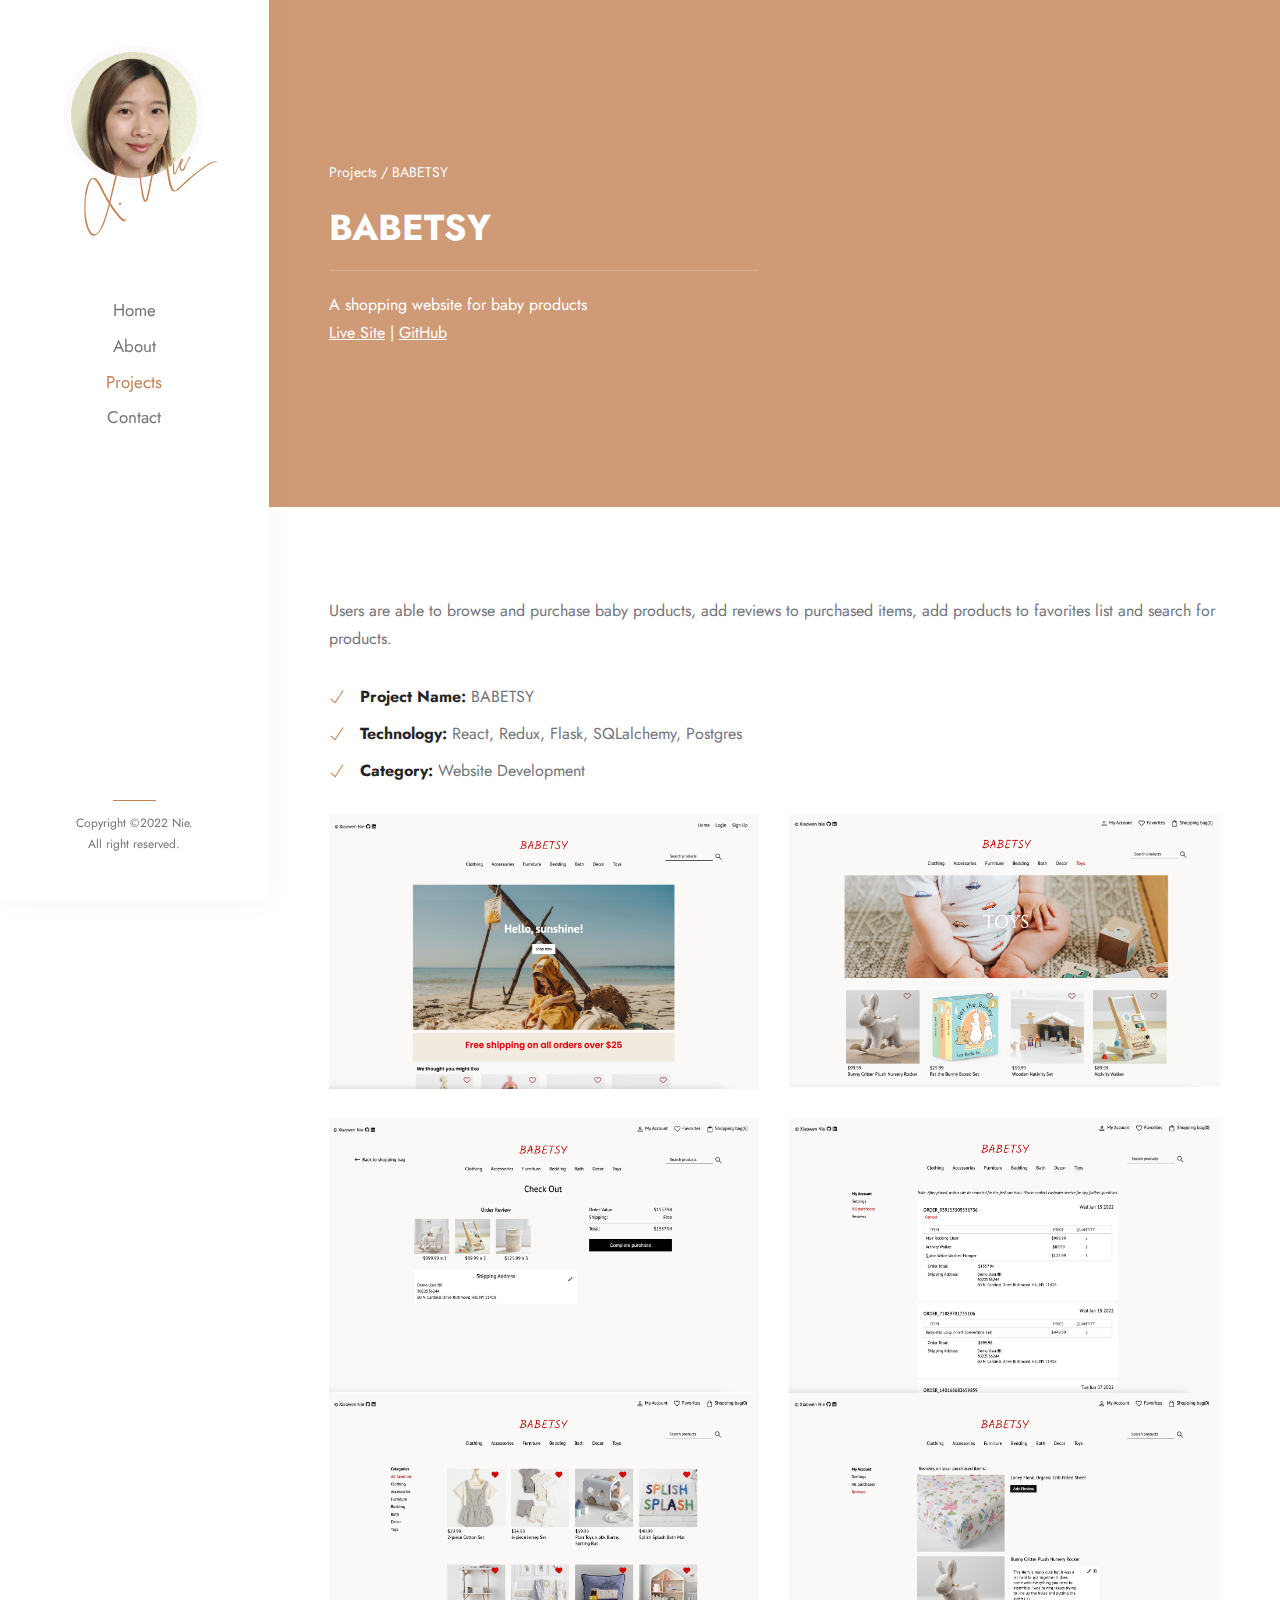
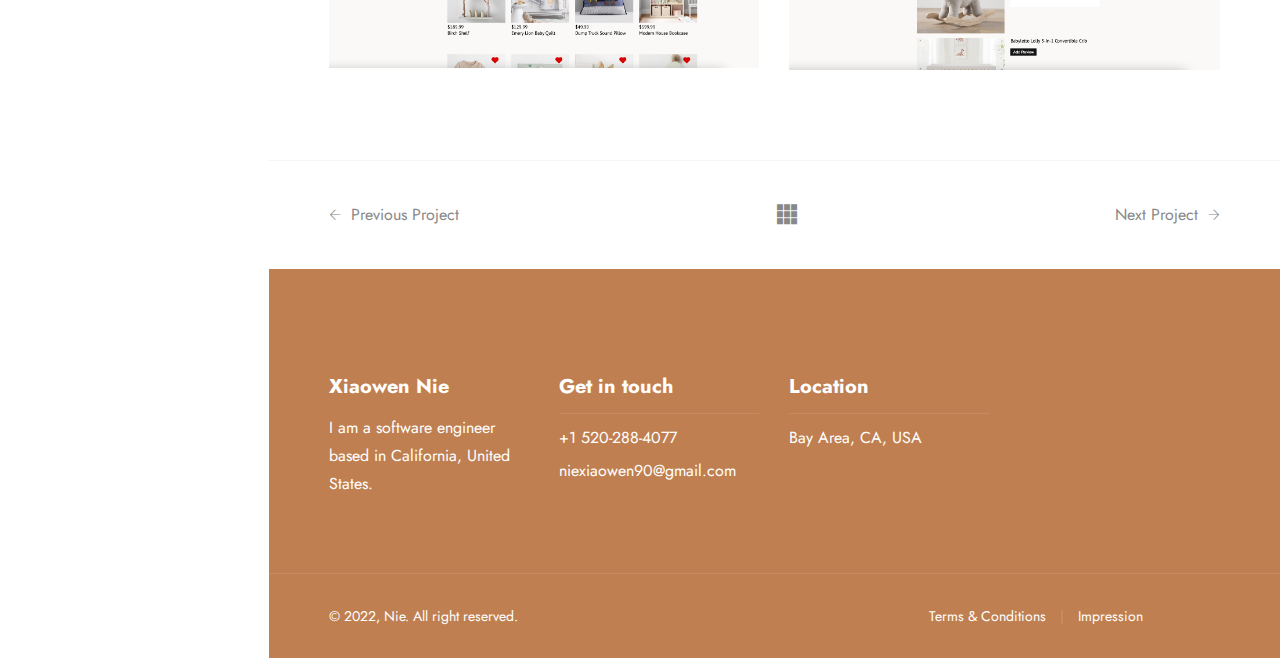
==== commit 8fa1be1d: "revision" ====
--- a/babetsy.html
+++ b/babetsy.html
@@ -73,6 +73,7 @@
                             <h1>BABETSY</h1>
                             <hr>
                             <p>A shopping website for baby products</p>
+                            <p class="project-links"><a href="https://babetsy.herokuapp.com/">Live Site</a> | <a href="https://github.com/xwnnie/babetsy">GitHub</a></p>
                         </div>
                     </div>
                 </div>
--- a/css/style.css
+++ b/css/style.css
@@ -2688,5 +2688,20 @@
 
 
 #experience {
-    height: 245px;
+    height: 430px;
+}
+
+a.social-contact-link {
+    text-decoration: underline;
+    color: #717178;
+}
+
+a.social-contact-link:hover {
+    text-decoration: underline;
+    color: #717178;
+}
+
+p.project-links a {
+    color: white;
+    text-decoration: underline;
 }